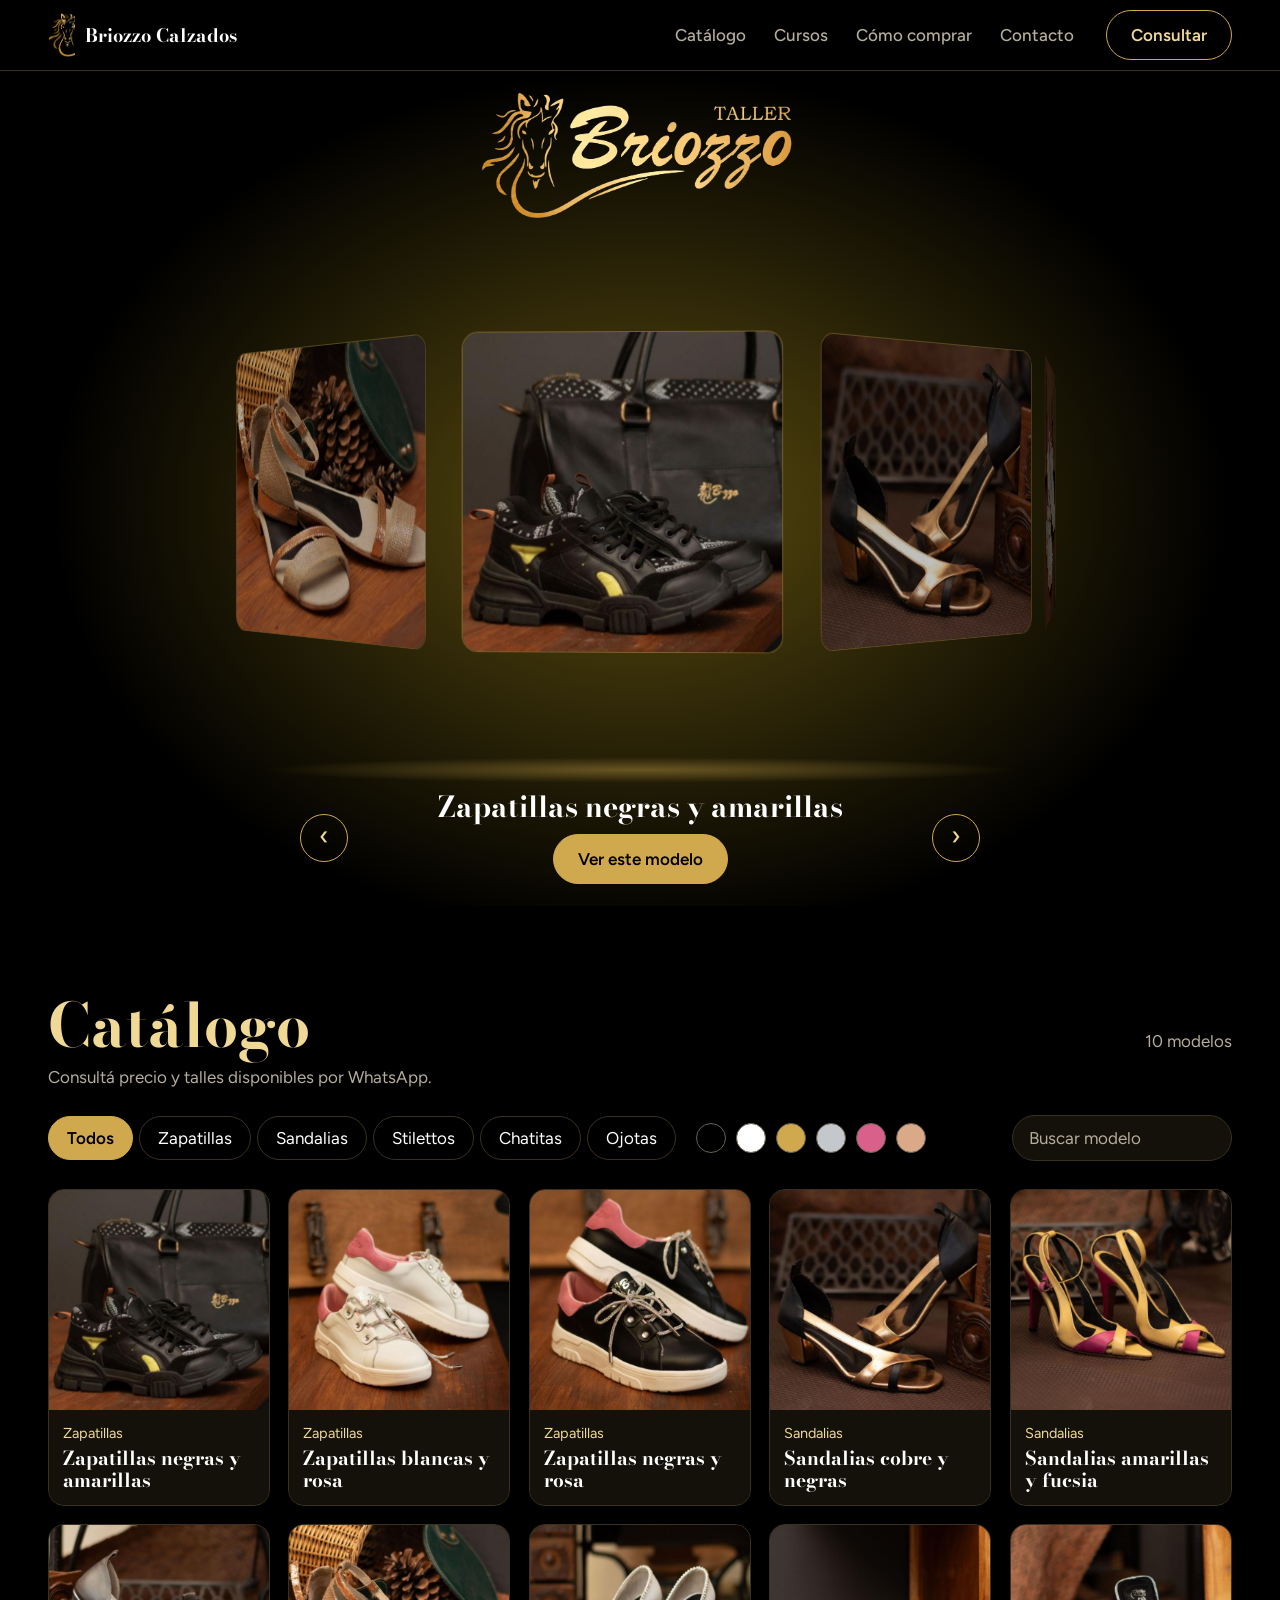
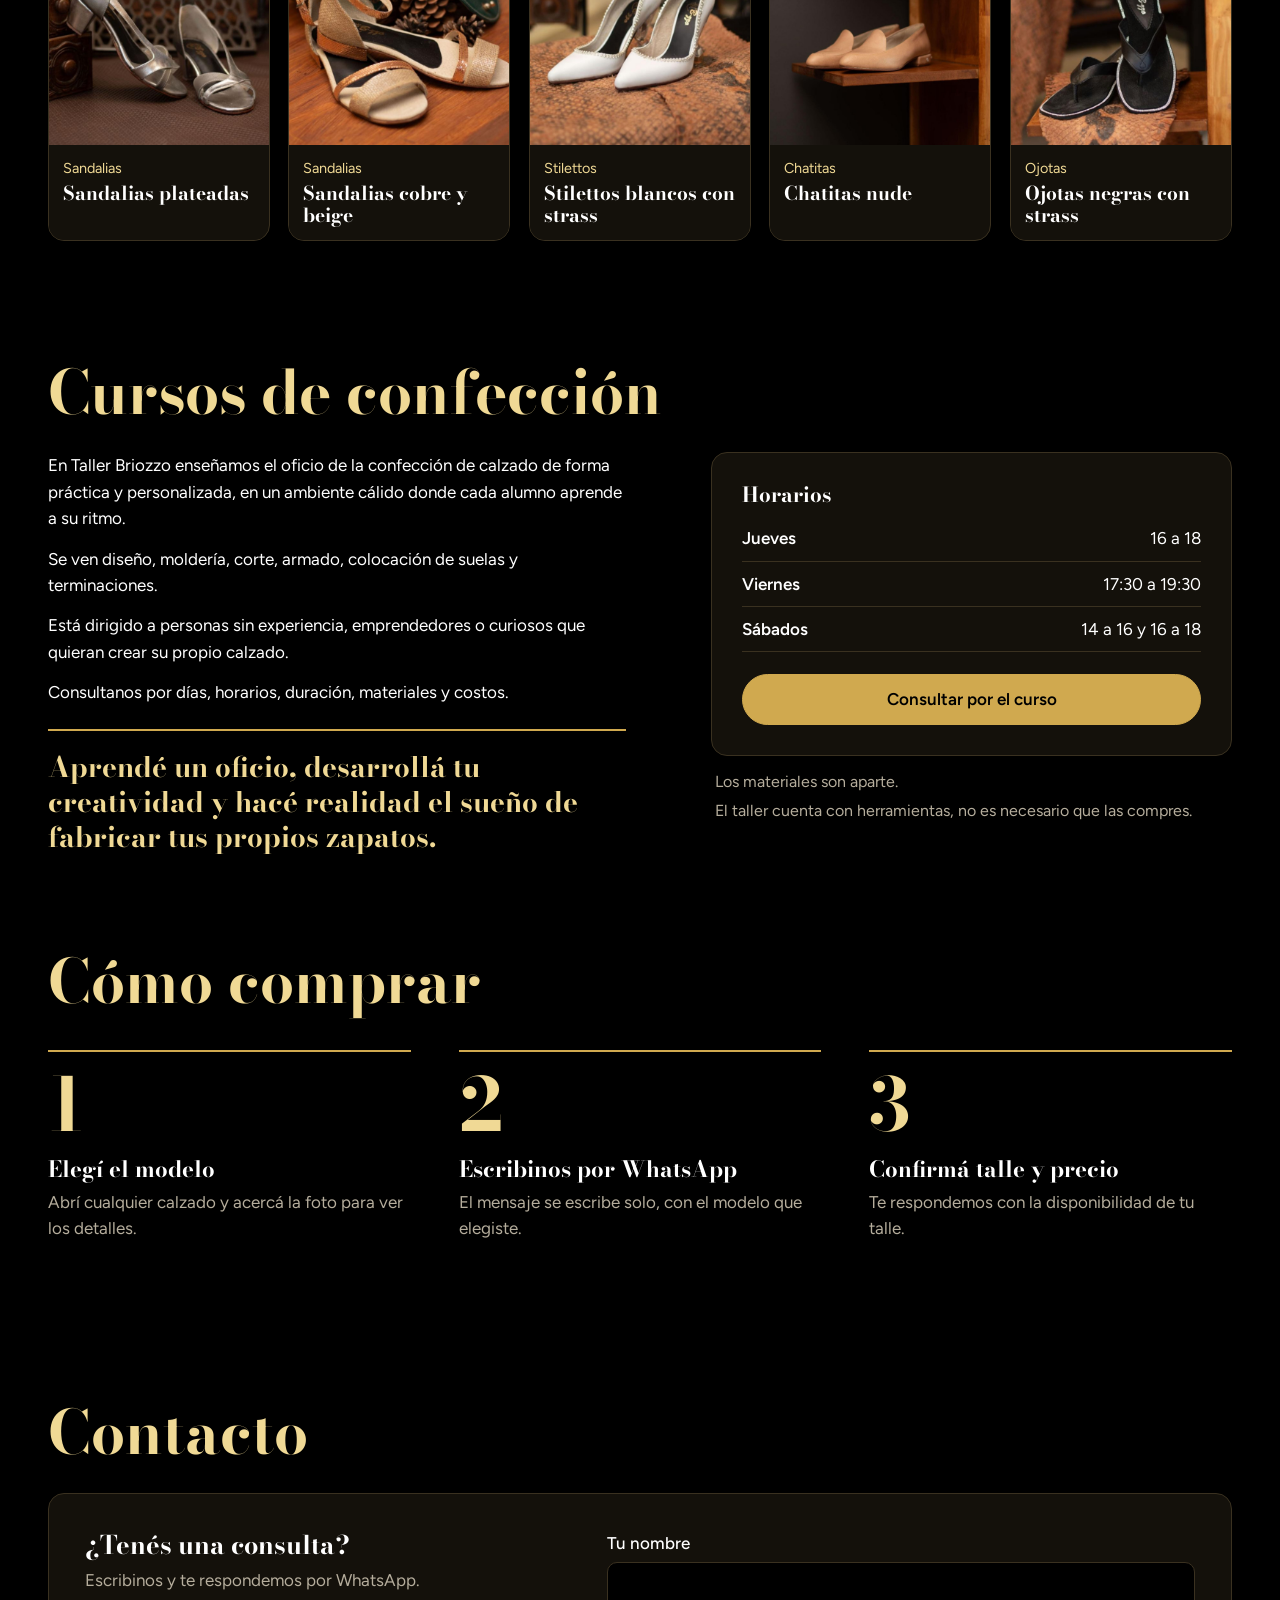
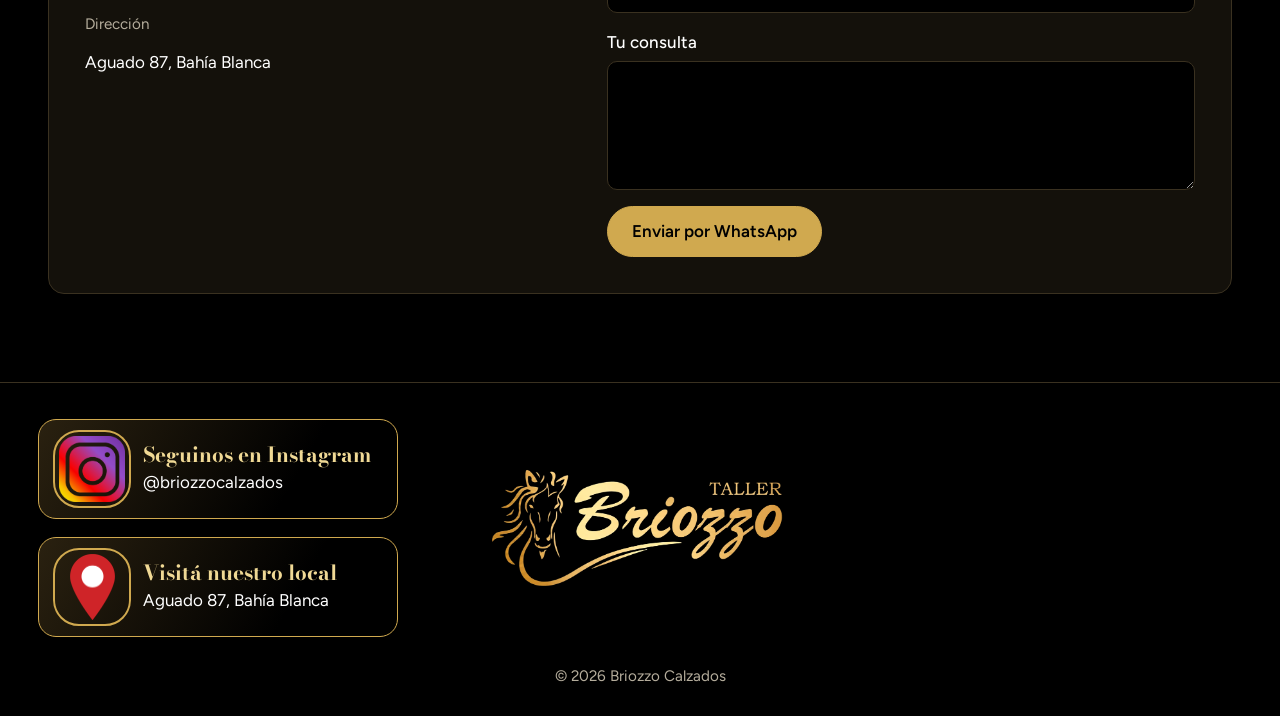
==== index.html @ 823b802b "Intercambia Cursos y Cómo comprar y carga el WhatsApp del negocio" ====
<!doctype html>
<html lang="es">
<head>
  <meta charset="utf-8">
  <meta name="viewport" content="width=device-width, initial-scale=1">
  <title>Briozzo Calzados</title>
  <meta name="description" content="Catálogo de Briozzo Calzados: zapatillas, sandalias, stilettos, chatitas y ojotas.">
  <link rel="icon" href="marca/caballo.png">
  <link rel="preconnect" href="https://fonts.googleapis.com">
  <link rel="preconnect" href="https://fonts.gstatic.com" crossorigin>
  <link href="https://fonts.googleapis.com/css2?family=Bodoni+Moda:opsz,wght@6..96,500;6..96,700&family=Figtree:wght@400;500;600&display=swap" rel="stylesheet">
  <link rel="stylesheet" href="estilos.css?v=11">
</head>
<body>
  <a class="saltar" href="#catalogo">Ir al catálogo</a>

  <div class="telon" aria-hidden="true"><img src="marca/logo.png" alt=""></div>

  <header class="nav">
    <a class="marca" href="#inicio" aria-label="Briozzo Calzados, inicio">
      <img src="marca/caballo.png" alt="">
      <span>Briozzo Calzados</span>
    </a>
    <nav aria-label="Principal">
      <a href="#catalogo">Catálogo</a>
      <a href="#cursos">Cursos</a>
      <a href="#como-comprar">Cómo comprar</a>
      <a href="#contacto">Contacto</a>
    </nav>
    <a class="boton boton-linea nav-accion" href="#contacto">Consultar</a>
  </header>

  <main>
    <section class="vitrina" id="inicio">
      <div class="vitrina-luz" id="vitrina-luz"></div>
      <h1 class="vitrina-logo"><img src="marca/logo.png" alt="Briozzo Calzados"></h1>

      <div class="escena" id="escena" tabindex="0" role="group"
           aria-label="Vitrina de modelos. Usá las flechas para girarla y Enter para ver el modelo.">
        <div class="anillo" id="anillo"></div>
      </div>
      <div class="piso" aria-hidden="true"></div>

      <div class="vitrina-pie">
        <button class="flecha" type="button" id="vitrina-anterior" aria-label="Modelo anterior">‹</button>
        <div class="vitrina-info">
          <p class="vitrina-nombre" id="vitrina-nombre"></p>
          <button class="boton boton-oro" type="button" id="vitrina-ver">Ver este modelo</button>
        </div>
        <button class="flecha" type="button" id="vitrina-siguiente" aria-label="Modelo siguiente">›</button>
      </div>
    </section>

    <section class="seccion" id="catalogo">
      <div class="catalogo-encabezado">
        <h2>Catálogo</h2>
        <div class="resultado-grupo">
          <p class="resultado" id="resultado" aria-live="polite"></p>
          <button class="quitar-filtros" type="button" id="quitar-filtros" hidden>Quitar filtros</button>
        </div>
      </div>
      <p class="catalogo-nota" id="catalogo-nota">Consultá precio y talles disponibles por WhatsApp.</p>

      <div class="filtros">
        <div class="categorias" id="categorias" role="group" aria-label="Tipo de calzado"></div>
        <div class="colores" id="colores" role="group" aria-label="Color"></div>
        <label class="buscar">
          <span class="visualmente-oculto">Buscar modelo</span>
          <input type="search" id="buscar" placeholder="Buscar modelo" autocomplete="off">
        </label>
      </div>

      <div class="filtro-stock" id="filtro-stock" hidden>
        <h3 id="talles-titulo">¿Qué talle buscás?</h3>
        <div class="tira" id="filtro-talles" role="group" aria-labelledby="talles-titulo"></div>
        <label class="solo-stock">
          <input type="checkbox" id="solo-stock">
          <span>Ocultar agotados</span>
        </label>
        <ul class="leyenda" aria-label="Referencias de stock">
          <li><span class="talle" data-estado="hay">38</span> Hay stock</li>
          <li><span class="talle" data-estado="pocos">38</span> Últimos pares</li>
          <li><span class="talle" data-estado="agotado">38</span> Agotado</li>
        </ul>
      </div>

      <div class="grilla-marco"><ul class="grilla" id="grilla"></ul></div>

      <div class="vacio" id="vacio" hidden>
        <h3>No hay modelos con esos filtros</h3>
        <p>Probá con otro tipo de calzado o color.</p>
        <button class="boton boton-linea" type="button" id="limpiar">Quitar filtros</button>
      </div>
    </section>

    <div id="zona-clara">
    <section class="seccion" id="cursos">
      <h2>Cursos de confección</h2>
      <div class="cursos">
        <div class="cursos-texto">
          <p>En Taller Briozzo enseñamos el oficio de la confección de calzado de forma práctica y personalizada, en un ambiente cálido donde cada alumno aprende a su ritmo.</p>
          <p>Se ven diseño, moldería, corte, armado, colocación de suelas y terminaciones.</p>
          <p>Está dirigido a personas sin experiencia, emprendedores o curiosos que quieran crear su propio calzado.</p>
          <p>Consultanos por días, horarios, duración, materiales y costos.</p>
          <p class="cursos-cierre">Aprendé un oficio, desarrollá tu creatividad y hacé realidad el sueño de fabricar tus propios zapatos.</p>
        </div>
        <div class="cursos-lateral">
        <aside class="cursos-datos" aria-label="Horarios del curso">
          <h3>Horarios</h3>
          <dl class="cursos-horarios">
            <div><dt>Jueves</dt><dd>16 a 18</dd></div>
            <div><dt>Viernes</dt><dd>17:30 a 19:30</dd></div>
            <div><dt>Sábados</dt><dd>14 a 16 y 16 a 18</dd></div>
          </dl>
          <a class="boton boton-oro" id="curso-consultar" target="_blank" rel="noopener">Consultar por el curso</a>
        </aside>
        <ul class="cursos-notas">
          <li>Los materiales son aparte.</li>
          <li>El taller cuenta con herramientas, no es necesario que las compres.</li>
        </ul>
        </div>
      </div>
    </section>

    <section class="seccion" id="como-comprar">
      <h2>Cómo comprar</h2>
      <ol class="pasos">
        <li>
          <h3>Elegí el modelo</h3>
          <p>Abrí cualquier calzado y acercá la foto para ver los detalles.</p>
        </li>
        <li>
          <h3>Escribinos por WhatsApp</h3>
          <p>El mensaje se escribe solo, con el modelo que elegiste.</p>
        </li>
        <li>
          <h3>Confirmá talle y precio</h3>
          <p>Te respondemos con la disponibilidad de tu talle.</p>
        </li>
      </ol>
    </section>
    </div>

    <section class="seccion" id="contacto">
      <h2>Contacto</h2>
      <div class="contacto">
        <div class="contacto-info">
          <h3>¿Tenés una consulta?</h3>
          <p>Escribinos y te respondemos por WhatsApp.</p>
          <dl id="contacto-datos"></dl>
        </div>
        <form class="contacto-form" id="contacto-form">
          <label>
            <span>Tu nombre</span>
            <input type="text" name="nombre" required autocomplete="name">
          </label>
          <label>
            <span>Tu consulta</span>
            <textarea name="consulta" rows="4" required></textarea>
          </label>
          <button class="boton boton-oro" type="submit">Enviar por WhatsApp</button>
        </form>
      </div>
    </section>
  </main>

  <footer class="pie">
    <div class="pie-contacto">
      <a class="boton-pie boton-pie-instagram" id="pie-instagram" target="_blank" rel="noopener">
        <span class="boton-pie-icono"><img src="marca/instagram.webp" alt=""></span>
        <span class="pie-texto">
          <strong>Seguinos en Instagram</strong>
          <span id="pie-usuario"></span>
        </span>
      </a>
      <a class="boton-pie boton-pie-local" id="pie-local" target="_blank" rel="noopener">
        <span class="boton-pie-icono"><img src="marca/ubicacion.png" alt=""></span>
        <span class="pie-texto">
          <strong>Visitá nuestro local</strong>
          <span id="pie-direccion"></span>
        </span>
      </a>
    </div>
    <img class="pie-logo" src="marca/logo.png" alt="Briozzo Calzados">
    <p class="pie-derechos">© <span id="anio"></span> Briozzo Calzados</p>
  </footer>

  <dialog class="ficha" id="ficha" aria-labelledby="ficha-nombre">
    <button class="ficha-cerrar" type="button" id="ficha-cerrar" aria-label="Cerrar">×</button>
    <div class="ficha-imagen" id="ficha-imagen"><img id="ficha-foto" alt=""></div>
    <div class="ficha-cuerpo">
      <p class="ficha-tipo" id="ficha-tipo"></p>
      <h2 id="ficha-nombre"></h2>
      <p class="ficha-precio" id="ficha-precio"></p>
      <div id="ficha-stock" hidden>
        <h3 id="ficha-talles-titulo">Elegí tu talle</h3>
        <div class="tira" id="ficha-talles" role="group" aria-labelledby="ficha-talles-titulo"></div>
      </div>
      <p class="ficha-estado" id="ficha-estado" aria-live="polite"></p>
      <a class="boton boton-negro" id="ficha-whatsapp" target="_blank" rel="noopener">Consultar por WhatsApp</a>
      <div class="ficha-navegar">
        <button class="flecha" type="button" id="ficha-anterior" aria-label="Modelo anterior">‹</button>
        <button class="flecha" type="button" id="ficha-siguiente" aria-label="Modelo siguiente">›</button>
      </div>
    </div>
  </dialog>

  <script src="datos.js?v=11"></script>
  <script src="app.js?v=11"></script>
</body>
</html>
---- estilos.css ----
@property --luz {
  syntax: "<color>";
  inherits: true;
  initial-value: #7a6614;
}

:root {
  --negro: #000000;
  --blanco: #ffffff;
  --oro: #d0a94f;
  --oro-claro: #f0d995;
  --oro-oscuro: #80601a;
  --ancho: 1320px;
  --serif: "Bodoni Moda", Georgia, serif;
  --sans: "Figtree", system-ui, sans-serif;

  /* Colores que cambian cuando la página pasa a blanco */
  --fondo: var(--negro);
  --texto: var(--blanco);
  --suave: #b5ad9c;
  --linea: #3a3120;
  --panel: #14110b;
  --titulo: var(--oro-claro);
  --velo: rgba(0, 0, 0, .72);
}

body[data-tema="claro"] {
  --fondo: var(--blanco);
  --texto: var(--negro);
  --suave: #5a5345;
  --linea: #e2dac6;
  --panel: #f7f3e8;
  --titulo: var(--oro-oscuro);
  --velo: rgba(255, 255, 255, .78);
}

* { box-sizing: border-box; }
[hidden] { display: none !important; }

html { scroll-behavior: smooth; scroll-padding-top: 88px; }

body {
  margin: 0;
  background: var(--fondo);
  color: var(--texto);
  font: 400 1.0625rem/1.55 var(--sans);
  overflow-x: hidden;
  transition: background-color .6s ease, color .6s ease;
}

h1, h2, h3, p, ul, ol, dl, dd { margin: 0; padding: 0; }
ul, ol { list-style: none; }
a { color: inherit; }
img { display: block; }
button, input, textarea { font: inherit; color: inherit; }

:focus-visible { outline: 2px solid var(--oro); outline-offset: 3px; }

.saltar {
  position: absolute;
  left: 16px;
  top: -60px;
  z-index: 60;
  background: var(--oro);
  color: var(--negro);
  padding: 8px 14px;
  border-radius: 8px;
}
.saltar:focus { top: 12px; }

.visualmente-oculto {
  position: absolute;
  width: 1px;
  height: 1px;
  overflow: hidden;
  clip-path: inset(50%);
  white-space: nowrap;
}

/* Entrada: el logo se revela en dorado y el telón sube */
.telon {
  position: fixed;
  inset: 0;
  z-index: 50;
  display: grid;
  place-items: center;
  background: var(--negro);
  pointer-events: none;
  animation: telon-subir .7s cubic-bezier(.76, 0, .24, 1) 1.5s forwards;
}
.telon img {
  width: min(70vw, 520px);
  clip-path: inset(0 100% 0 0);
  animation: telon-logo 1.1s cubic-bezier(.6, 0, .2, 1) .15s forwards;
}
@keyframes telon-logo { to { clip-path: inset(0 0 0 0); } }
@keyframes telon-subir { to { transform: translateY(-100%); visibility: hidden; } }

/* Navegación */
.nav {
  position: sticky;
  top: 0;
  z-index: 20;
  display: flex;
  align-items: center;
  gap: 32px;
  padding: 10px clamp(16px, 4vw, 48px);
  background: var(--velo);
  backdrop-filter: blur(14px);
  border-bottom: 1px solid var(--linea);
  transition: background-color .6s ease, border-color .6s ease;
}
.nav nav { display: flex; gap: 28px; margin-left: auto; }
.nav nav a { text-decoration: none; color: var(--suave); font-weight: 500; }
.nav nav a:hover { color: var(--titulo); }

.marca {
  display: inline-flex;
  align-items: center;
  gap: 10px;
  text-decoration: none;
  font: 700 1.15rem/1 var(--serif);
}
.marca img { height: 44px; width: auto; }
body[data-tema="claro"] .marca img { filter: brightness(.5); }

.boton {
  display: inline-block;
  padding: 11px 24px;
  border-radius: 999px;
  border: 1px solid var(--oro);
  font-weight: 600;
  text-align: center;
  text-decoration: none;
  cursor: pointer;
  transition: transform .2s ease, background-color .2s ease;
}
.boton:hover { transform: translateY(-2px); }
.boton-oro { background: var(--oro); color: var(--negro); }
.boton-oro:hover { background: var(--oro-claro); border-color: var(--oro-claro); }
.boton-linea { background: transparent; color: var(--titulo); }
.boton-linea:hover { background: var(--panel); }
.boton-negro { background: var(--negro); border-color: var(--negro); color: var(--blanco); }
.boton-negro:hover { background: var(--oro-oscuro); border-color: var(--oro-oscuro); }

.flecha {
  display: grid;
  place-items: center;
  flex: none;
  width: 48px;
  height: 48px;
  padding: 0 0 4px;
  background: transparent;
  border: 1px solid var(--oro);
  border-radius: 50%;
  color: var(--oro-claro);
  font-size: 1.7rem;
  line-height: 1;
  cursor: pointer;
}
.flecha:hover { background: var(--oro); color: var(--negro); }

/* Vitrina giratoria */
.vitrina {
  position: relative;
  display: flex;
  flex-direction: column;
  align-items: center;
  min-height: calc(100svh - 65px);
  padding: 20px 16px 22px;
  overflow: hidden;
  background: var(--negro);
}
.vitrina-luz {
  position: absolute;
  inset: 0;
  background: radial-gradient(46% 52% at 50% 52%, var(--luz) 0%, transparent 100%);
  opacity: .75;
  transition: --luz .9s ease;
}
.vitrina-logo { position: relative; z-index: 2; }
.vitrina-logo img { width: clamp(210px, 25vw, 360px); height: auto; }

.escena {
  --carta: clamp(180px, min(25vw, 38svh), 330px);
  position: relative;
  z-index: 1;
  display: grid;
  place-items: center;
  flex: 1;
  width: 100%;
  min-height: calc(var(--carta) + 40px);
  perspective: 1300px;
  cursor: grab;
  touch-action: pan-y;
  user-select: none;
}
.escena:active { cursor: grabbing; }
.escena:focus-visible { outline-offset: -6px; border-radius: 16px; }
.anillo {
  position: relative;
  width: var(--carta);
  height: var(--carta);
  transform-style: preserve-3d;
  will-change: transform;
}
.carta {
  position: absolute;
  inset: 0;
  border-radius: 16px;
  overflow: hidden;
  backface-visibility: hidden;
  box-shadow: 0 0 0 1px rgba(208, 169, 79, .45);
}
.carta img { width: 100%; height: 100%; object-fit: cover; pointer-events: none; }

.piso {
  position: relative;
  z-index: 1;
  width: min(70vw, 760px);
  height: 26px;
  margin-top: -8px;
  background: radial-gradient(50% 50% at 50% 50%, rgba(208, 169, 79, .4), transparent 100%);
}

.vitrina-pie {
  position: relative;
  z-index: 2;
  display: flex;
  align-items: center;
  justify-content: center;
  gap: clamp(14px, 4vw, 40px);
  width: min(100%, 680px);
  margin-top: 8px;
}
.vitrina-info { flex: 1; display: grid; justify-items: center; gap: 10px; text-align: center; min-width: 0; }
.vitrina-nombre { font: 700 clamp(1.3rem, 2.4vw, 1.8rem)/1.15 var(--serif); min-height: 1.15em; }

/* Secciones */
.seccion {
  max-width: var(--ancho);
  margin: 0 auto;
  padding: 88px clamp(16px, 4vw, 48px) 0;
}
.seccion > h2, .catalogo-encabezado h2 {
  font: 700 clamp(2.4rem, 5vw, 3.8rem)/1.05 var(--serif);
  color: var(--titulo);
  transition: color .6s ease;
}
.catalogo-encabezado {
  display: flex;
  flex-wrap: wrap;
  justify-content: space-between;
  align-items: baseline;
  gap: 8px 16px;
}
.catalogo-nota { margin-top: 6px; color: var(--suave); }
.resultado-grupo { display: flex; align-items: baseline; gap: 12px; }
.resultado { color: var(--suave); }
.quitar-filtros {
  padding: 0;
  background: none;
  border: 0;
  color: var(--oro-claro);
  text-decoration: underline;
  cursor: pointer;
}

.filtros {
  display: flex;
  flex-wrap: wrap;
  align-items: center;
  gap: 14px 20px;
  margin-top: 24px;
}
.categorias { display: flex; flex-wrap: wrap; gap: 6px; }
.categorias button {
  padding: 8px 18px;
  border-radius: 999px;
  border: 1px solid var(--linea);
  background: transparent;
  cursor: pointer;
}
.categorias button:hover { border-color: var(--oro); }
.categorias button[aria-pressed="true"] {
  background: var(--oro);
  border-color: var(--oro);
  color: var(--negro);
  font-weight: 600;
}
.colores { display: flex; gap: 10px; }
.colores button {
  width: 30px;
  height: 30px;
  padding: 0;
  border: 1px solid #6a6050;
  border-radius: 50%;
  cursor: pointer;
  transition: transform .2s ease;
}
.colores button:hover { transform: scale(1.15); }
.colores button[aria-pressed="true"] {
  box-shadow: 0 0 0 2px var(--negro), 0 0 0 4px var(--oro);
}
.buscar { margin-left: auto; }
.buscar input {
  width: 220px;
  max-width: 100%;
  padding: 9px 16px;
  background: var(--panel);
  border: 1px solid var(--linea);
  border-radius: 999px;
}
.buscar input::placeholder { color: var(--suave); }

/* Stock por talle: se muestra cuando los talles estén cargados */
.filtro-stock { display: grid; gap: 12px; margin-top: 24px; }
.filtro-stock h3 { font: 500 1.05rem/1.3 var(--sans); color: var(--suave); }
.solo-stock { display: inline-flex; align-items: center; gap: 8px; cursor: pointer; }
.solo-stock input { accent-color: var(--oro); width: 18px; height: 18px; }
.leyenda { display: flex; flex-wrap: wrap; gap: 8px 22px; color: var(--suave); font-size: .95rem; }
.leyenda li { display: inline-flex; align-items: center; gap: 8px; }

.tira { display: grid; grid-template-columns: repeat(auto-fill, minmax(52px, 1fr)); gap: 6px; }
.tira button {
  position: relative;
  min-height: 48px;
  background: transparent;
  border: 1px solid currentColor;
  border-radius: 8px;
  font: 500 1.2rem/1 var(--serif);
  cursor: pointer;
}
.tira button:hover:not(:disabled) { border-color: var(--oro); }
.tira button[aria-pressed="true"] {
  background: var(--oro);
  border-color: var(--oro);
  color: var(--negro);
  font-weight: 700;
}
.tira button[data-estado="agotado"] { text-decoration: line-through; cursor: not-allowed; opacity: .45; }

.talle {
  position: relative;
  display: grid;
  place-items: center;
  min-width: 32px;
  height: 30px;
  padding: 0 4px;
  border: 1px solid var(--linea);
  border-radius: 6px;
  font: 500 .95rem/1 var(--serif);
}
.talle[data-estado="agotado"] { text-decoration: line-through; opacity: .5; }
.talle[data-estado="pocos"]::after,
.tira button[data-estado="pocos"]::after {
  content: "";
  position: absolute;
  top: 4px;
  right: 4px;
  width: 5px;
  height: 5px;
  border-radius: 50%;
  background: var(--oro);
}

/* Grilla del catálogo */
.grilla-marco { margin-top: 28px; }
.grilla {
  display: grid;
  grid-template-columns: repeat(5, minmax(0, 1fr));
  grid-auto-rows: 1fr;
  gap: 18px;
}

.tarjeta {
  --rx: 0deg;
  --ry: 0deg;
  --mx: 50%;
  --my: 50%;
  position: relative;
  display: flex;
  flex-direction: column;
  width: 100%;
  height: 100%;
  padding: 0;
  background: var(--panel);
  border: 1px solid var(--linea);
  border-radius: 16px;
  overflow: hidden;
  text-align: left;
  color: var(--blanco);
  cursor: pointer;
  transform: perspective(900px) rotateX(var(--rx)) rotateY(var(--ry));
  transition: transform .18s ease-out, border-color .2s ease;
}
.tarjeta:hover { border-color: var(--oro); }
.tarjeta img {
  flex: none;
  width: 100%;
  aspect-ratio: 1;
  object-fit: cover;
  transition: transform .5s ease;
}
.tarjeta:hover img { transform: scale(1.05); }
.tarjeta::after {
  content: "";
  position: absolute;
  inset: 0;
  background: radial-gradient(240px circle at var(--mx) var(--my), rgba(240, 217, 149, .32), transparent 70%);
  opacity: 0;
  transition: opacity .25s ease;
  pointer-events: none;
}
.tarjeta:hover::after { opacity: 1; }
.tarjeta-texto {
  position: relative;
  z-index: 1;
  flex: 1;
  display: grid;
  align-content: start;
  gap: 2px;
  padding: 12px 14px 14px;
  background: var(--panel);
}
.tarjeta-tipo { color: var(--oro-claro); font-size: .9rem; }
.tarjeta-nombre { font: 700 1.2rem/1.15 var(--serif); }
.tarjeta-precio { font-weight: 600; }
.tarjeta-talles { display: flex; flex-wrap: wrap; gap: 4px; margin-top: 6px; }
.tarjeta-talles .talle { border-color: rgba(255, 255, 255, .4); background: rgba(0, 0, 0, .5); }

.vacio {
  margin-top: 28px;
  padding: 48px 20px;
  text-align: center;
  border: 1px dashed var(--linea);
  border-radius: 16px;
}
.vacio h3 { font: 700 1.5rem/1.2 var(--serif); }
.vacio p { margin: 6px 0 18px; color: var(--suave); }

/* Pasos */
#como-comprar { padding-top: 56px; padding-bottom: 72px; }
.pasos {
  display: grid;
  grid-template-columns: repeat(3, minmax(0, 1fr));
  gap: clamp(20px, 4vw, 48px);
  margin-top: 36px;
  counter-reset: paso;
}
.pasos li { counter-increment: paso; padding-top: 16px; border-top: 2px solid var(--oro); }
.pasos li::before {
  content: counter(paso);
  display: block;
  font: 700 clamp(3rem, 6vw, 4.6rem)/1 var(--serif);
  color: var(--titulo);
  margin-bottom: 14px;
  transition: color .6s ease;
}
.pasos h3 { font: 700 1.4rem/1.2 var(--serif); margin-bottom: 6px; }
.pasos p { color: var(--suave); }

/* Cursos de confección */
#cursos { padding-top: 120px; padding-bottom: 40px; }
.cursos {
  display: grid;
  grid-template-columns: minmax(0, 1.15fr) minmax(0, 1fr);
  gap: clamp(28px, 5vw, 64px);
  align-items: start;
  margin-top: 28px;
}
.cursos-texto { display: grid; gap: 14px; max-width: 34em; }
.cursos-cierre {
  margin-top: 10px;
  padding-top: 18px;
  border-top: 2px solid var(--oro);
  font: 700 clamp(1.35rem, 2.4vw, 1.75rem)/1.25 var(--serif);
  color: var(--titulo);
  transition: color .6s ease;
}
.cursos-lateral { display: grid; gap: 14px; }
.cursos-datos {
  display: grid;
  gap: 8px;
  padding: clamp(20px, 3vw, 30px);
  background: var(--panel);
  border: 1px solid var(--linea);
  border-radius: 16px;
  transition: background-color .6s ease, border-color .6s ease;
}
.cursos-datos h3 { font: 700 1.3rem/1.2 var(--serif); }
.cursos-datos h3:not(:first-child) { margin-top: 16px; }
.cursos-notas { display: grid; gap: 4px; padding: 0 4px; color: var(--suave); font-size: 1rem; }
.cursos-horarios { display: grid; }
.cursos-horarios div {
  display: flex;
  justify-content: space-between;
  gap: 16px;
  padding: 9px 0;
  border-bottom: 1px solid var(--linea);
}
.cursos-horarios dt { font-weight: 600; }
.cursos-datos .boton { margin-top: 14px; }

/* Contacto */
.contacto {
  display: grid;
  grid-template-columns: minmax(0, 1fr) minmax(0, 1.2fr);
  gap: 32px;
  margin-top: 28px;
  padding: clamp(20px, 4vw, 36px);
  background: var(--panel);
  border: 1px solid var(--linea);
  border-radius: 16px;
}
.contacto-info h3 { font: 700 1.6rem/1.2 var(--serif); margin-bottom: 6px; }
.contacto-info > p { color: var(--suave); }
.contacto-info dl { margin-top: 20px; display: grid; gap: 12px; }
.contacto-info dt { color: var(--suave); font-size: .95rem; }
.contacto-form { display: grid; gap: 16px; }
.contacto-form label { display: grid; gap: 6px; font-weight: 500; }
.contacto-form input, .contacto-form textarea {
  width: 100%;
  padding: 11px 14px;
  background: var(--fondo);
  border: 1px solid var(--linea);
  border-radius: 10px;
  resize: vertical;
}
.contacto-form .boton { justify-self: start; }

.pie {
  display: grid;
  grid-template-columns: minmax(max-content, 1fr) auto minmax(0, 1fr);
  align-items: center;
  gap: 28px;
  margin-top: 88px;
  padding: 36px clamp(16px, 3vw, 40px) 28px;
  border-top: 1px solid var(--linea);
  color: var(--suave);
}
.pie-contacto { display: grid; grid-auto-rows: 1fr; gap: 18px; width: fit-content; max-width: 100%; }
.pie-logo { width: min(26vw, 300px); height: auto; }
.pie-derechos { grid-column: 1 / -1; text-align: center; font-size: .95rem; }
.pie-texto { display: grid; gap: 2px; }
.pie-texto strong { font: 700 1.3rem/1.15 var(--serif); }

.boton-pie {
  display: flex;
  align-items: center;
  gap: 18px;
  padding: 16px 26px 16px 20px;
  background: linear-gradient(120deg, #2a2110, var(--negro) 70%);
  border: 1px solid var(--oro);
  border-radius: 18px;
  color: var(--blanco);
  text-decoration: none;
  transition: transform .25s ease, box-shadow .25s ease;
}
.boton-pie:hover { transform: translateY(-3px); }
.boton-pie-instagram:hover { box-shadow: 0 0 34px rgba(221, 42, 123, .45); }
.boton-pie-local:hover { box-shadow: 0 0 34px rgba(208, 169, 79, .45); }
.boton-pie strong { color: var(--oro-claro); }
.boton-pie-icono { position: relative; flex: none; width: 66px; height: 66px; }
.boton-pie-icono::before {
  content: "";
  position: absolute;
  inset: -6px;
  border: 2px solid var(--oro);
  border-radius: 26px;
  animation: latido 2.4s ease-out infinite;
}
.boton-pie-local .boton-pie-icono::before { animation-delay: 1.2s; }
.boton-pie-icono img {
  position: relative;
  width: 100%;
  height: 100%;
  object-fit: contain;
  transition: transform .25s ease;
}
.boton-pie:hover .boton-pie-icono img { transform: rotate(-7deg) scale(1.1); }
@keyframes latido {
  from { transform: scale(.92); opacity: .9; }
  to { transform: scale(1.24); opacity: 0; }
}

/* Ficha del producto */
.ficha {
  width: min(1000px, calc(100vw - 32px));
  max-height: calc(100dvh - 32px);
  padding: 0;
  background: var(--blanco);
  color: var(--negro);
  border: 0;
  border-radius: 18px;
  overflow: auto;
}
.ficha[open] { display: grid; grid-template-columns: minmax(0, 1.15fr) minmax(0, 1fr); }
.ficha::backdrop { background: rgba(0, 0, 0, .86); backdrop-filter: blur(6px); }
.ficha-imagen { position: relative; aspect-ratio: 1; overflow: hidden; background: var(--negro); cursor: zoom-in; }
.ficha-imagen img { width: 100%; height: 100%; object-fit: cover; transition: transform .2s ease-out; }
.ficha-imagen[data-zoom="true"] img { transform: scale(2.3); }
.ficha-cuerpo { display: flex; flex-direction: column; gap: 10px; padding: 36px 30px 24px; }
.ficha-tipo { color: var(--oro-oscuro); font-weight: 600; }
.ficha h2 { font: 700 clamp(1.8rem, 3.2vw, 2.5rem)/1.08 var(--serif); padding-right: 28px; }
.ficha-precio { font-size: 1.2rem; font-weight: 600; }
.ficha h3 { font: 600 1rem/1.3 var(--sans); margin: 8px 0; }
.ficha-estado { color: #4a4438; }
.ficha .boton[aria-disabled="true"] { opacity: .45; cursor: not-allowed; }
.ficha-navegar { display: flex; gap: 8px; margin-top: auto; padding-top: 18px; }
.ficha-navegar .flecha { color: var(--negro); border-color: var(--negro); }
.ficha-navegar .flecha:hover { background: var(--negro); color: var(--blanco); }
.ficha-cerrar {
  position: absolute;
  top: 12px;
  right: 12px;
  z-index: 2;
  width: 40px;
  height: 40px;
  border-radius: 50%;
  border: 1px solid var(--negro);
  background: var(--blanco);
  color: var(--negro);
  font-size: 1.4rem;
  line-height: 1;
  cursor: pointer;
}
.ficha-cerrar:hover { background: var(--negro); color: var(--blanco); }

::view-transition-group(foto-activa) { animation-duration: .4s; animation-timing-function: cubic-bezier(.4, 0, .2, 1); }

@media (max-width: 1100px) {
  .grilla { grid-template-columns: repeat(4, minmax(0, 1fr)); }
}

@media (max-width: 860px) {
  .nav nav { display: none; }
  .nav-accion { margin-left: auto; }
  .escena { --carta: clamp(170px, min(52vw, 36svh), 300px); perspective: 900px; }
  .grilla { grid-template-columns: repeat(2, minmax(0, 1fr)); gap: 10px; }
  .tarjeta-texto { padding: 10px 12px 12px; }
  .tarjeta-nombre { font-size: 1.05rem; }
  .pasos, .contacto, .cursos { grid-template-columns: minmax(0, 1fr); }
  #cursos { padding-top: 72px; padding-bottom: 32px; }
  #como-comprar { padding-top: 40px; padding-bottom: 56px; }
  .buscar { margin-left: 0; flex: 1 1 100%; }
  .buscar input { width: 100%; }
  .ficha[open] { grid-template-columns: minmax(0, 1fr); }
  .ficha-cuerpo { padding: 20px; }
  .seccion { padding-top: 64px; }
  .pie { grid-template-columns: minmax(0, 1fr); }
  .pie-contacto { width: 100%; }
  .pie-logo { justify-self: center; width: min(70vw, 300px); }
  .boton-pie { gap: 16px; padding: 14px 16px; }
  .pie-texto strong { font-size: 1.15rem; }
}

@media (prefers-reduced-motion: reduce) {
  html { scroll-behavior: auto; }
  .telon { display: none; }
  .boton-pie-icono::before { animation: none; opacity: .6; }
}
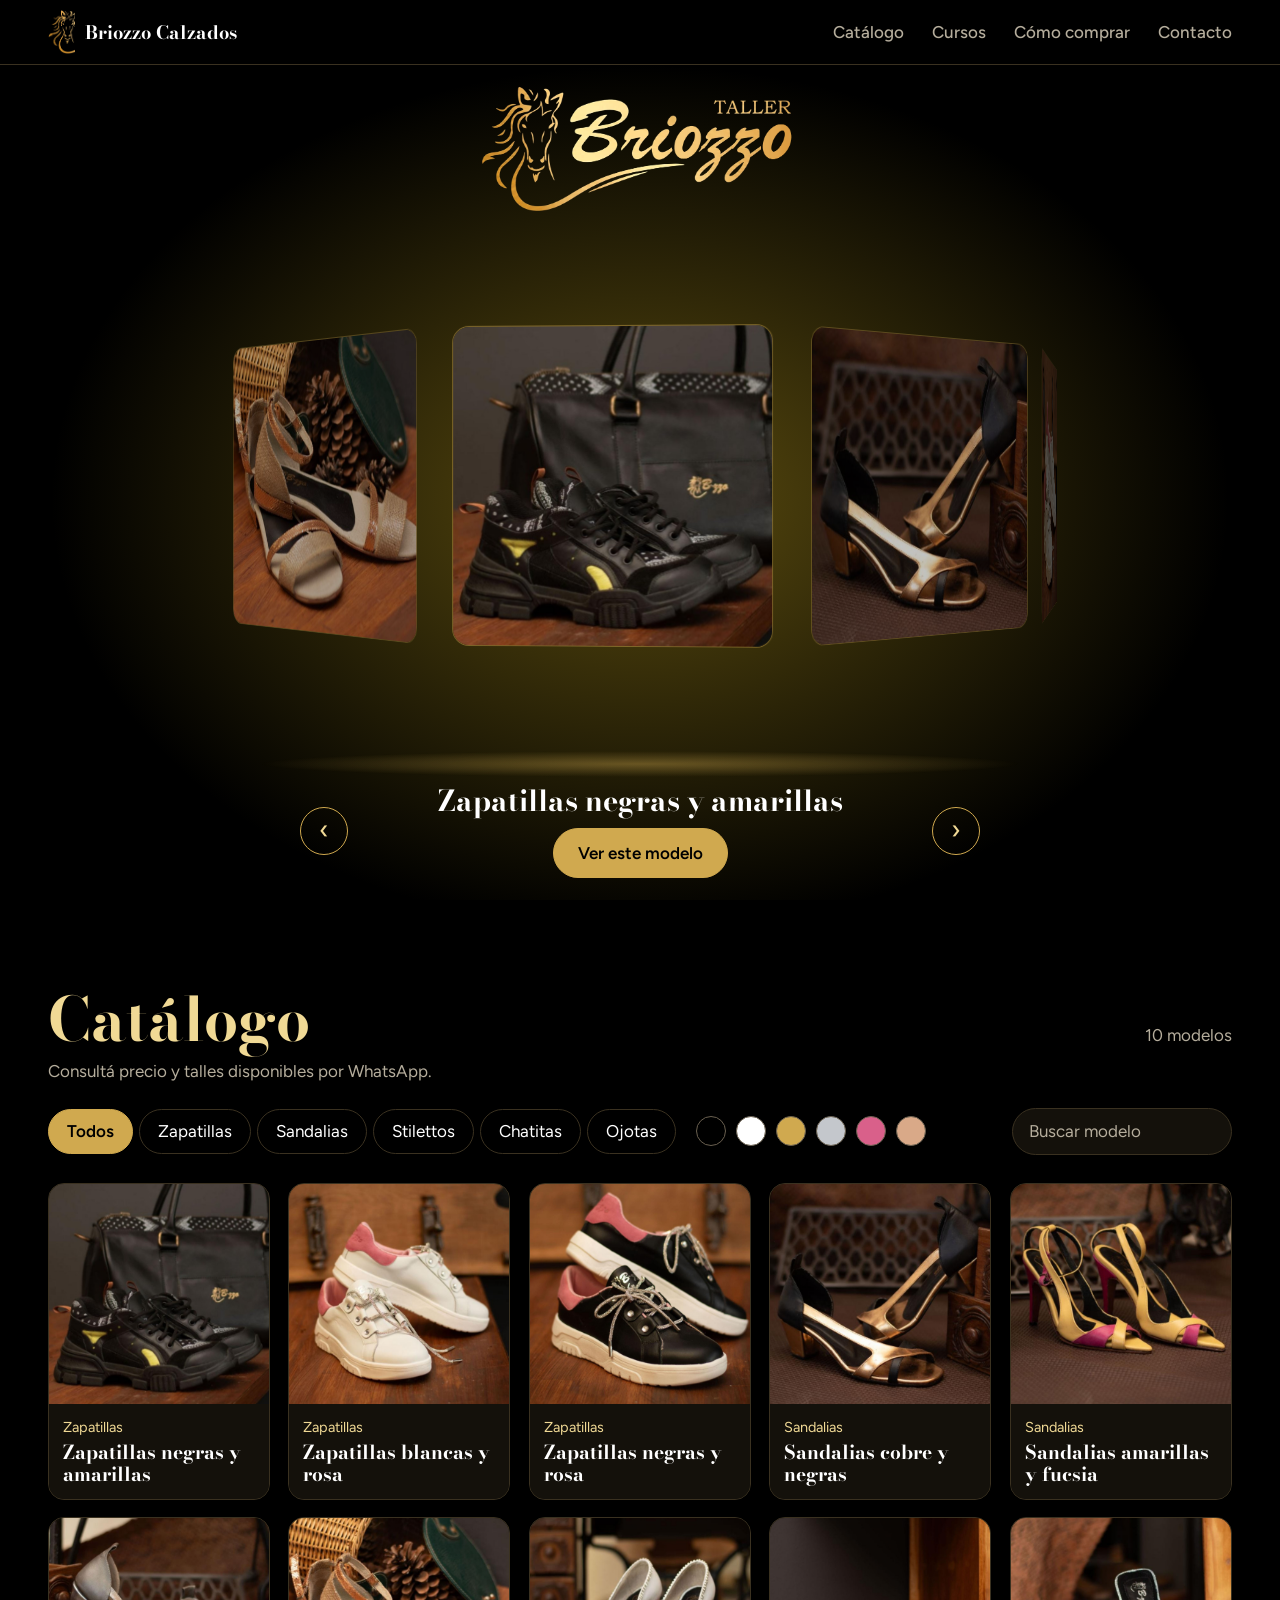
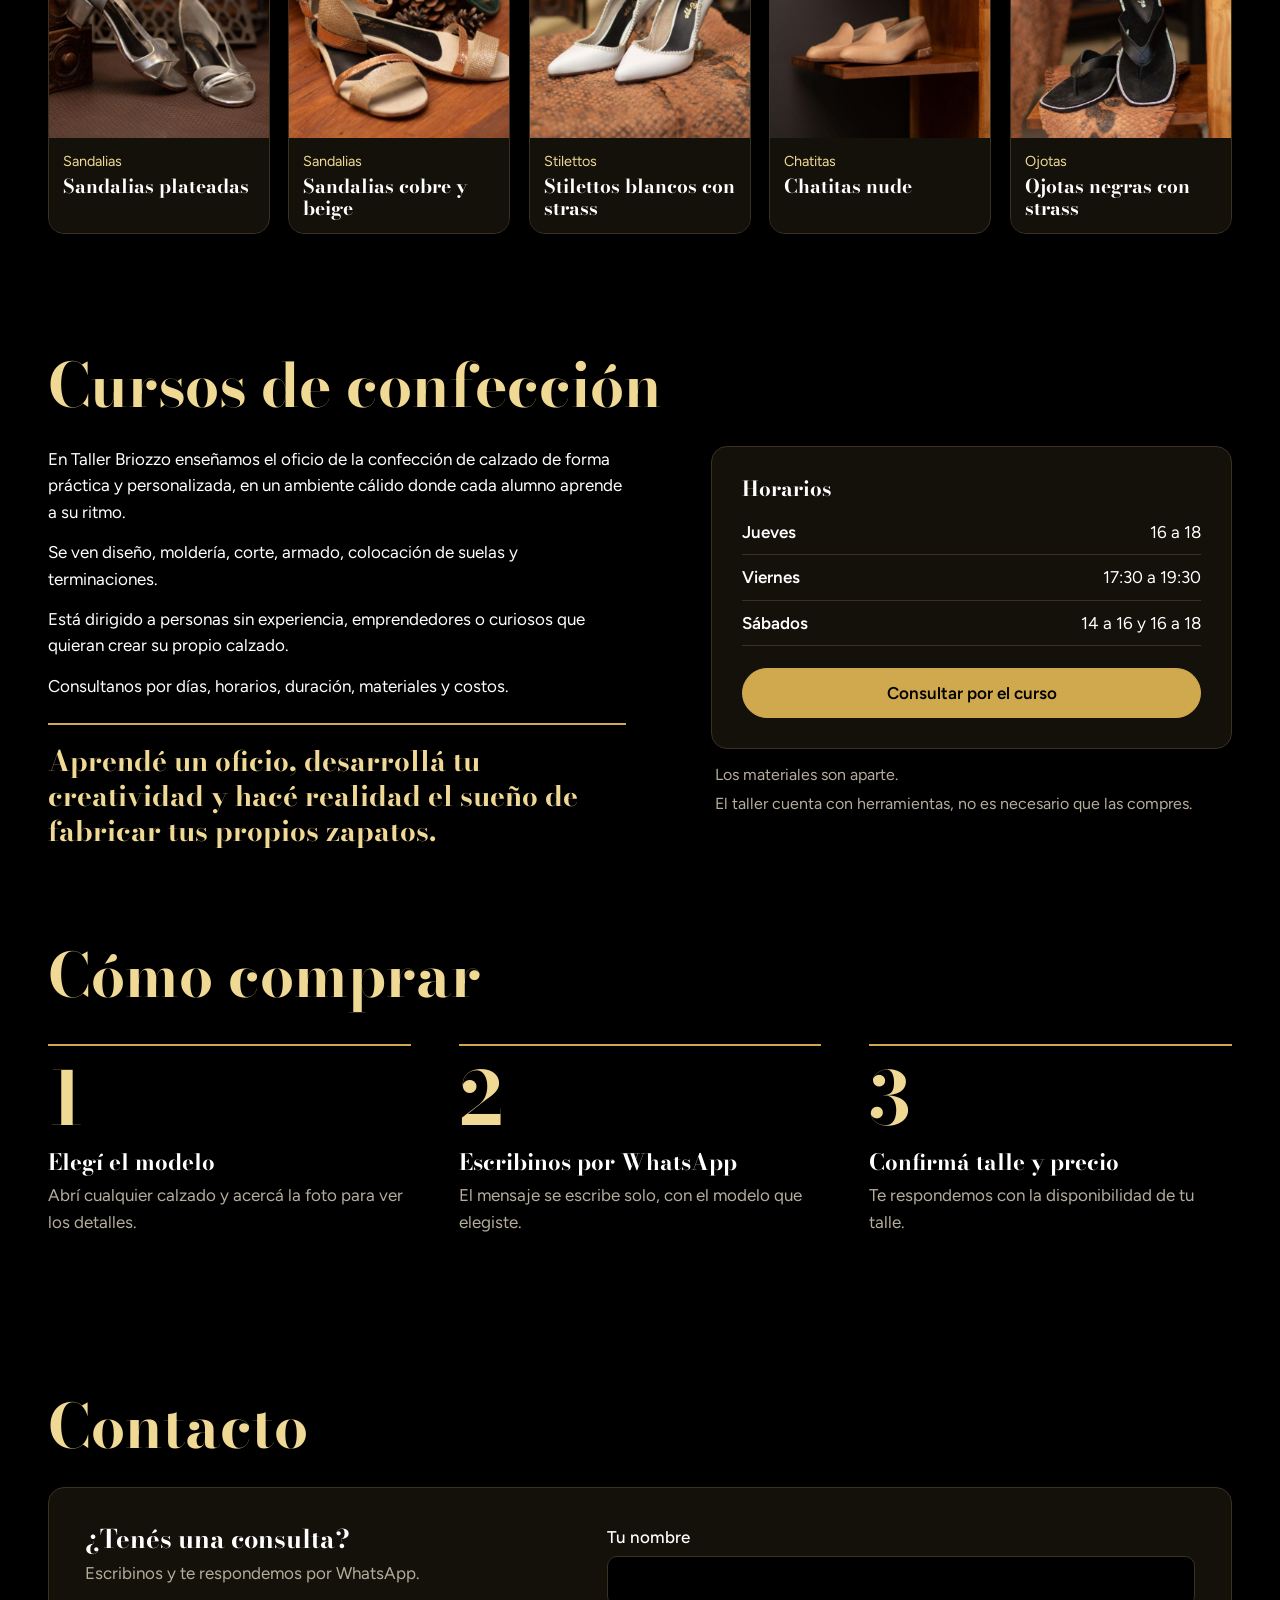
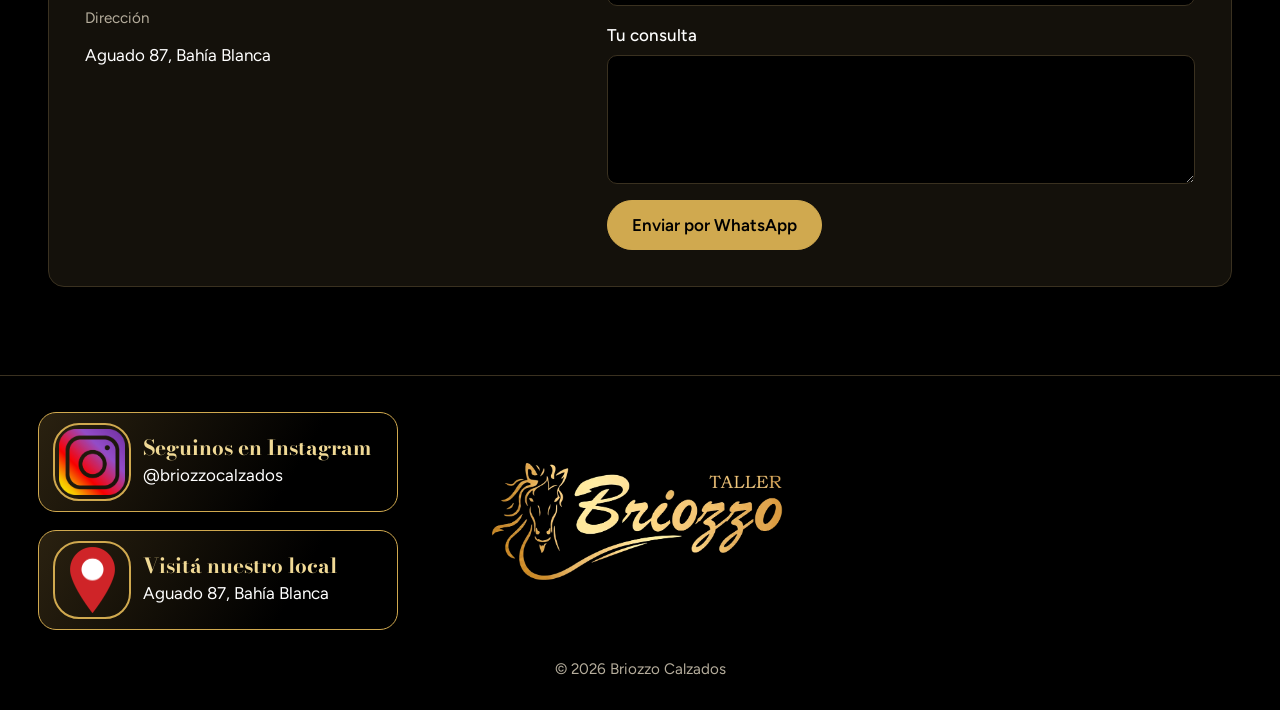
==== commit 99e407af: "Quita el botón Consultar del menú" ====
--- a/index.html
+++ b/index.html
@@ -9,7 +9,7 @@
   <link rel="preconnect" href="https://fonts.googleapis.com">
   <link rel="preconnect" href="https://fonts.gstatic.com" crossorigin>
   <link href="https://fonts.googleapis.com/css2?family=Bodoni+Moda:opsz,wght@6..96,500;6..96,700&family=Figtree:wght@400;500;600&display=swap" rel="stylesheet">
-  <link rel="stylesheet" href="estilos.css?v=11">
+  <link rel="stylesheet" href="estilos.css?v=12">
 </head>
 <body>
   <a class="saltar" href="#catalogo">Ir al catálogo</a>
@@ -27,7 +27,6 @@
       <a href="#como-comprar">Cómo comprar</a>
       <a href="#contacto">Contacto</a>
     </nav>
-    <a class="boton boton-linea nav-accion" href="#contacto">Consultar</a>
   </header>
 
   <main>
--- a/estilos.css
+++ b/estilos.css
@@ -635,7 +635,6 @@
 
 @media (max-width: 860px) {
   .nav nav { display: none; }
-  .nav-accion { margin-left: auto; }
   .escena { --carta: clamp(170px, min(52vw, 36svh), 300px); perspective: 900px; }
   .grilla { grid-template-columns: repeat(2, minmax(0, 1fr)); gap: 10px; }
   .tarjeta-texto { padding: 10px 12px 12px; }
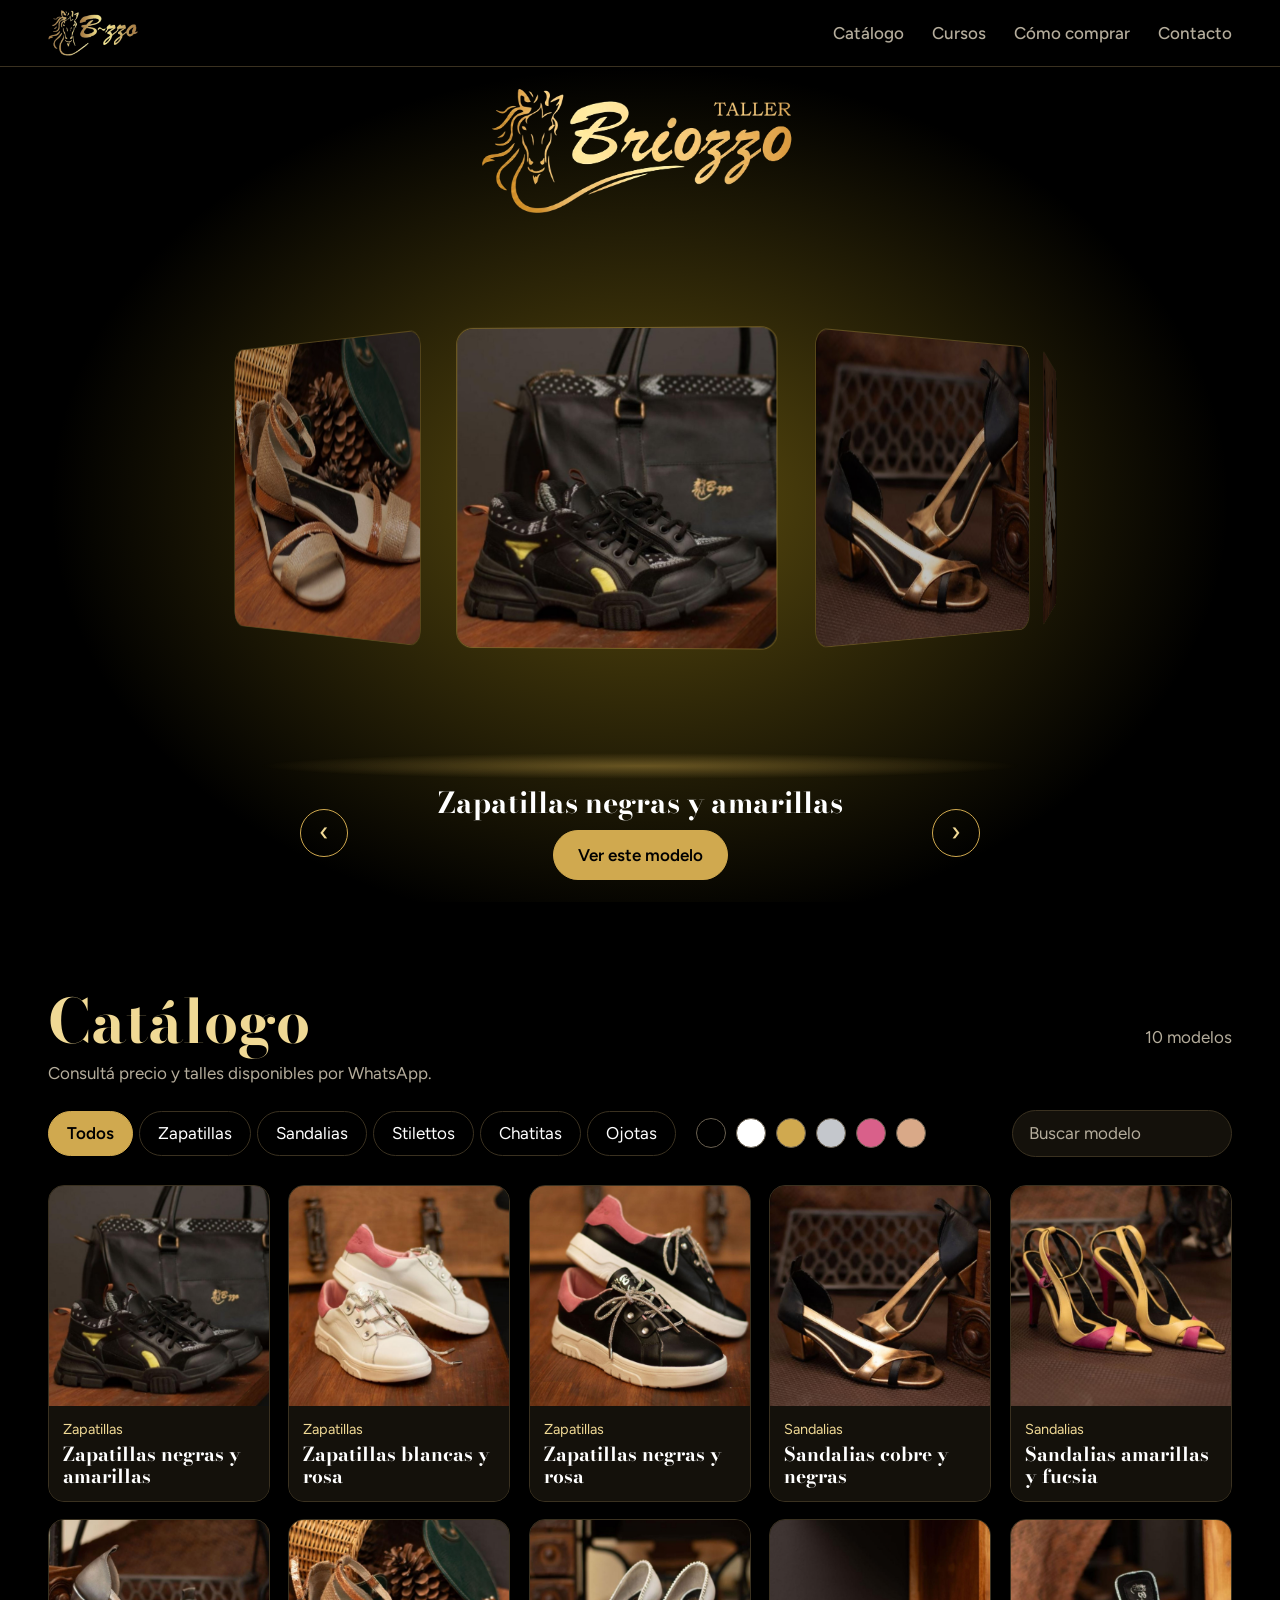
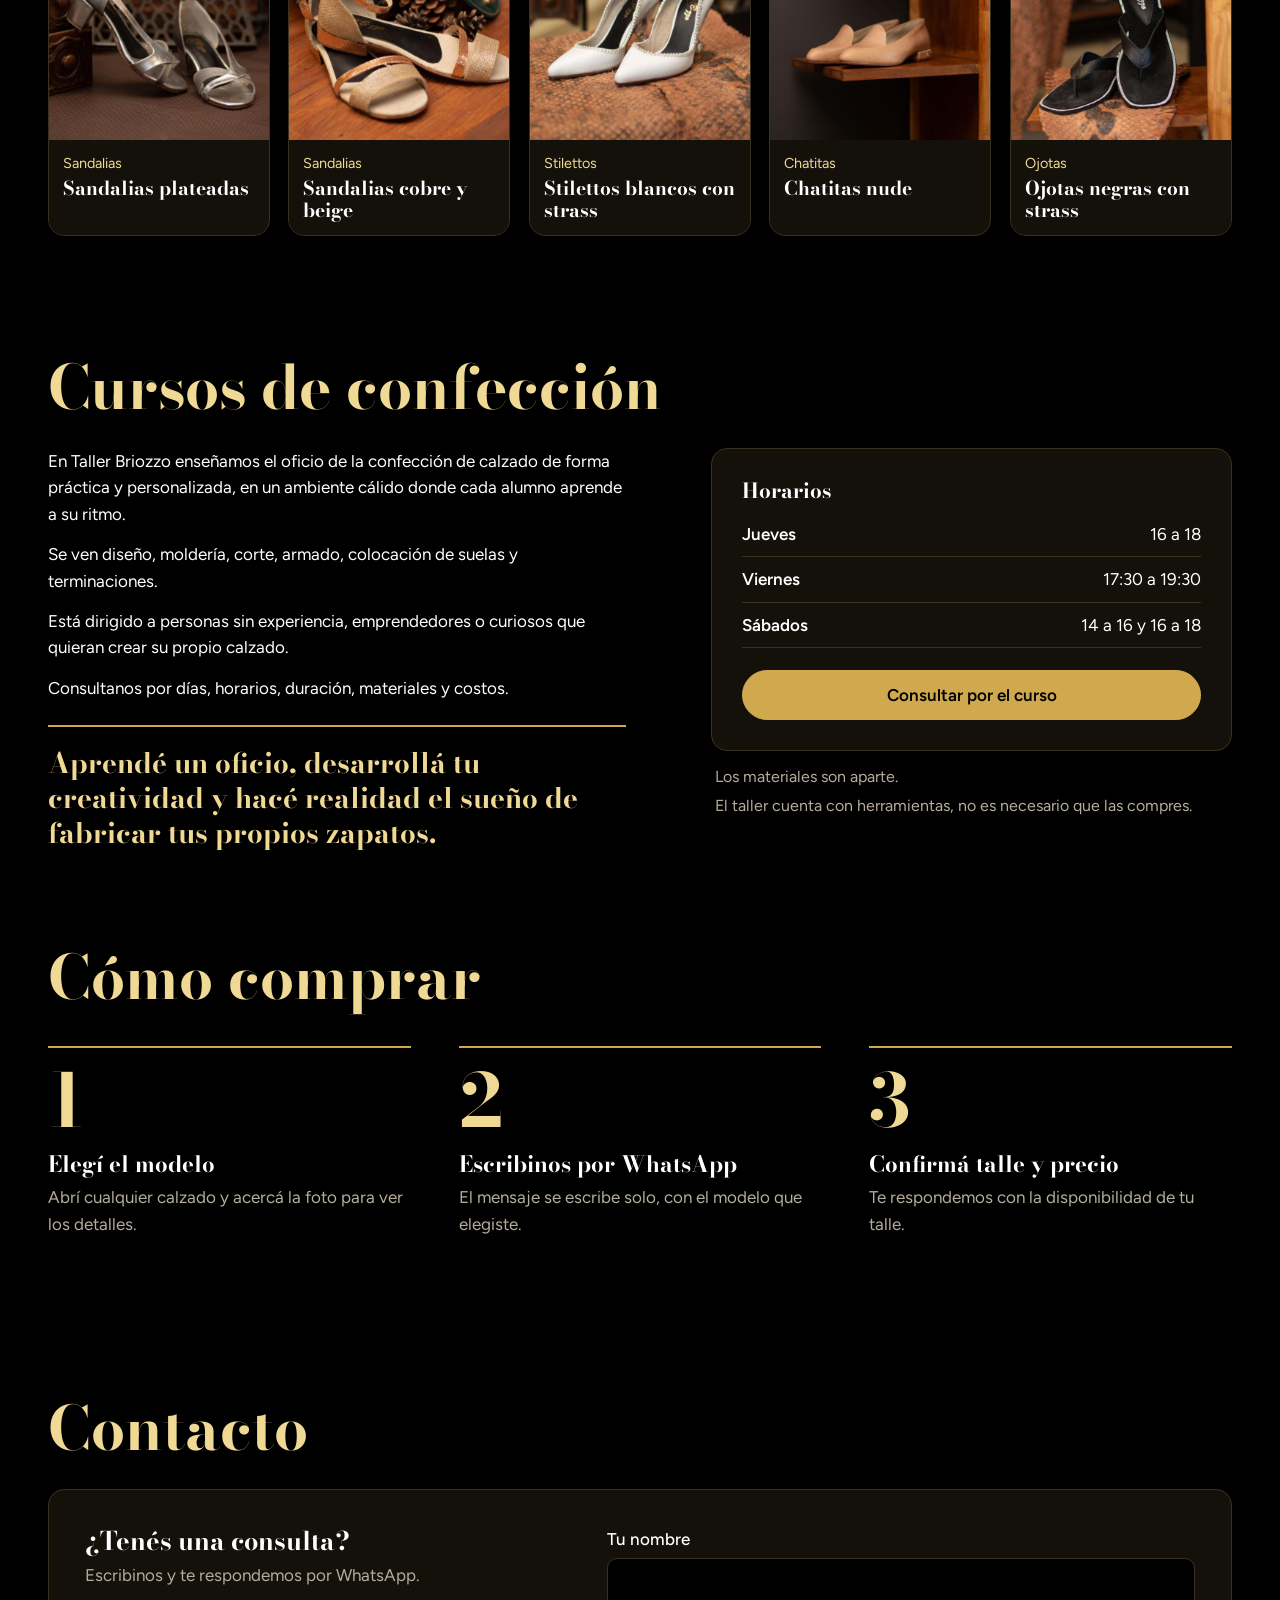
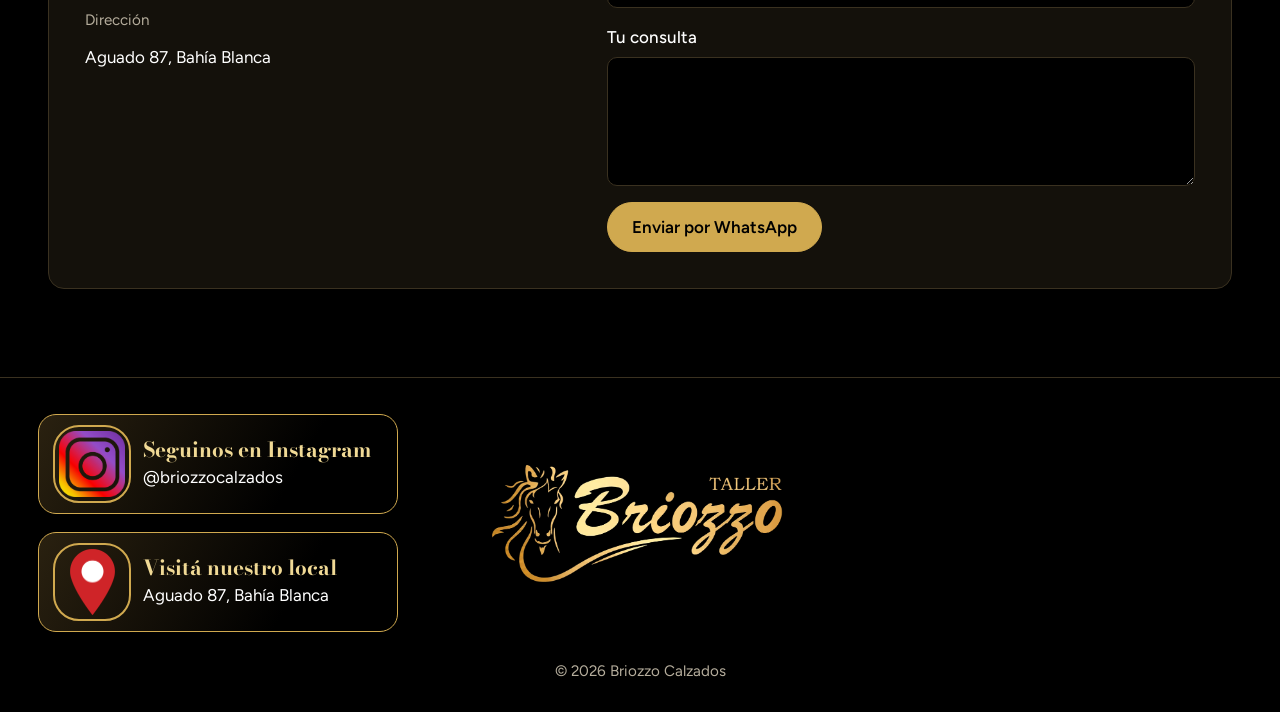
==== commit 2bb0c003: "Reemplaza la marca del menú por el logo B-zzo" ====
--- a/index.html
+++ b/index.html
@@ -9,7 +9,7 @@
   <link rel="preconnect" href="https://fonts.googleapis.com">
   <link rel="preconnect" href="https://fonts.gstatic.com" crossorigin>
   <link href="https://fonts.googleapis.com/css2?family=Bodoni+Moda:opsz,wght@6..96,500;6..96,700&family=Figtree:wght@400;500;600&display=swap" rel="stylesheet">
-  <link rel="stylesheet" href="estilos.css?v=12">
+  <link rel="stylesheet" href="estilos.css?v=13">
 </head>
 <body>
   <a class="saltar" href="#catalogo">Ir al catálogo</a>
@@ -18,8 +18,7 @@
 
   <header class="nav">
     <a class="marca" href="#inicio" aria-label="Briozzo Calzados, inicio">
-      <img src="marca/caballo.png" alt="">
-      <span>Briozzo Calzados</span>
+      <img src="marca/bzzo.png" alt="">
     </a>
     <nav aria-label="Principal">
       <a href="#catalogo">Catálogo</a>
--- a/estilos.css
+++ b/estilos.css
@@ -114,15 +114,9 @@
 .nav nav a { text-decoration: none; color: var(--suave); font-weight: 500; }
 .nav nav a:hover { color: var(--titulo); }
 
-.marca {
-  display: inline-flex;
-  align-items: center;
-  gap: 10px;
-  text-decoration: none;
-  font: 700 1.15rem/1 var(--serif);
-}
-.marca img { height: 44px; width: auto; }
-body[data-tema="claro"] .marca img { filter: brightness(.5); }
+.marca { display: inline-flex; }
+.marca img { height: 46px; width: auto; }
+body[data-tema="claro"] .marca img { filter: brightness(.8); }
 
 .boton {
   display: inline-block;
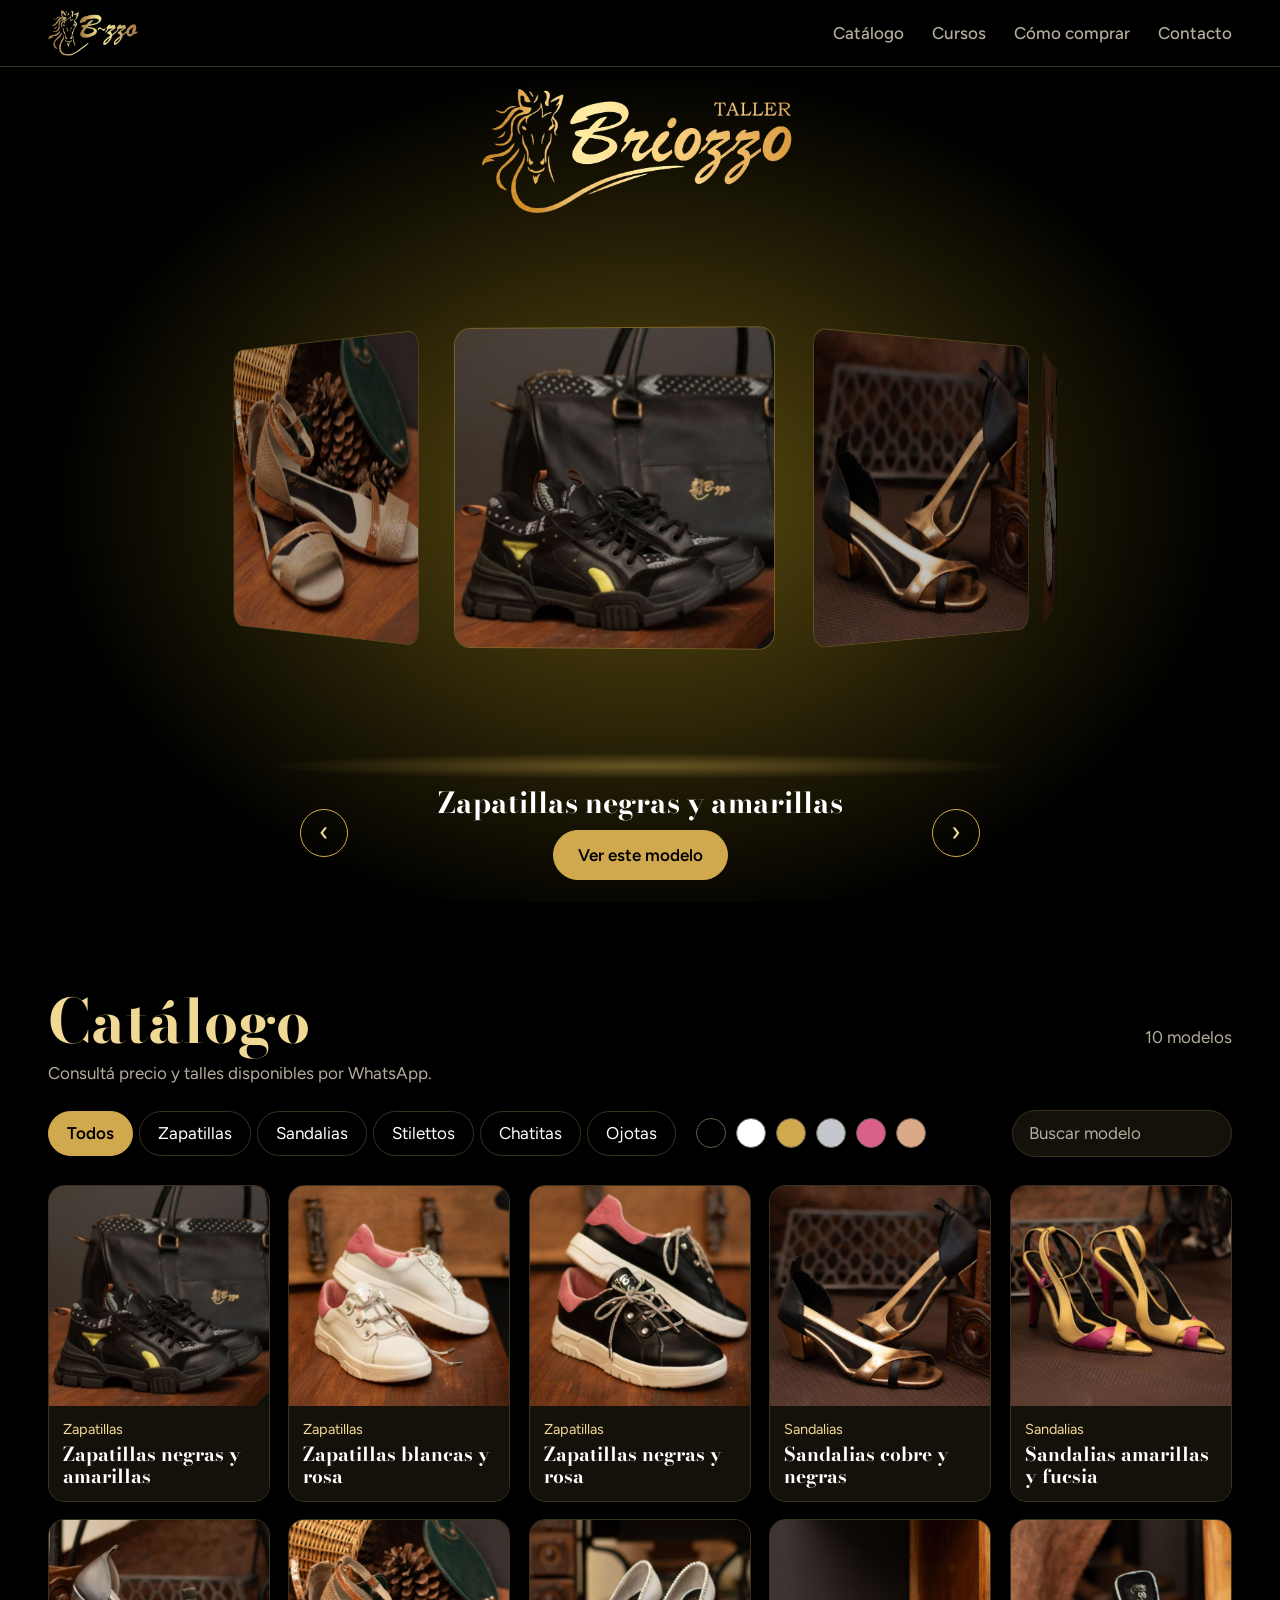
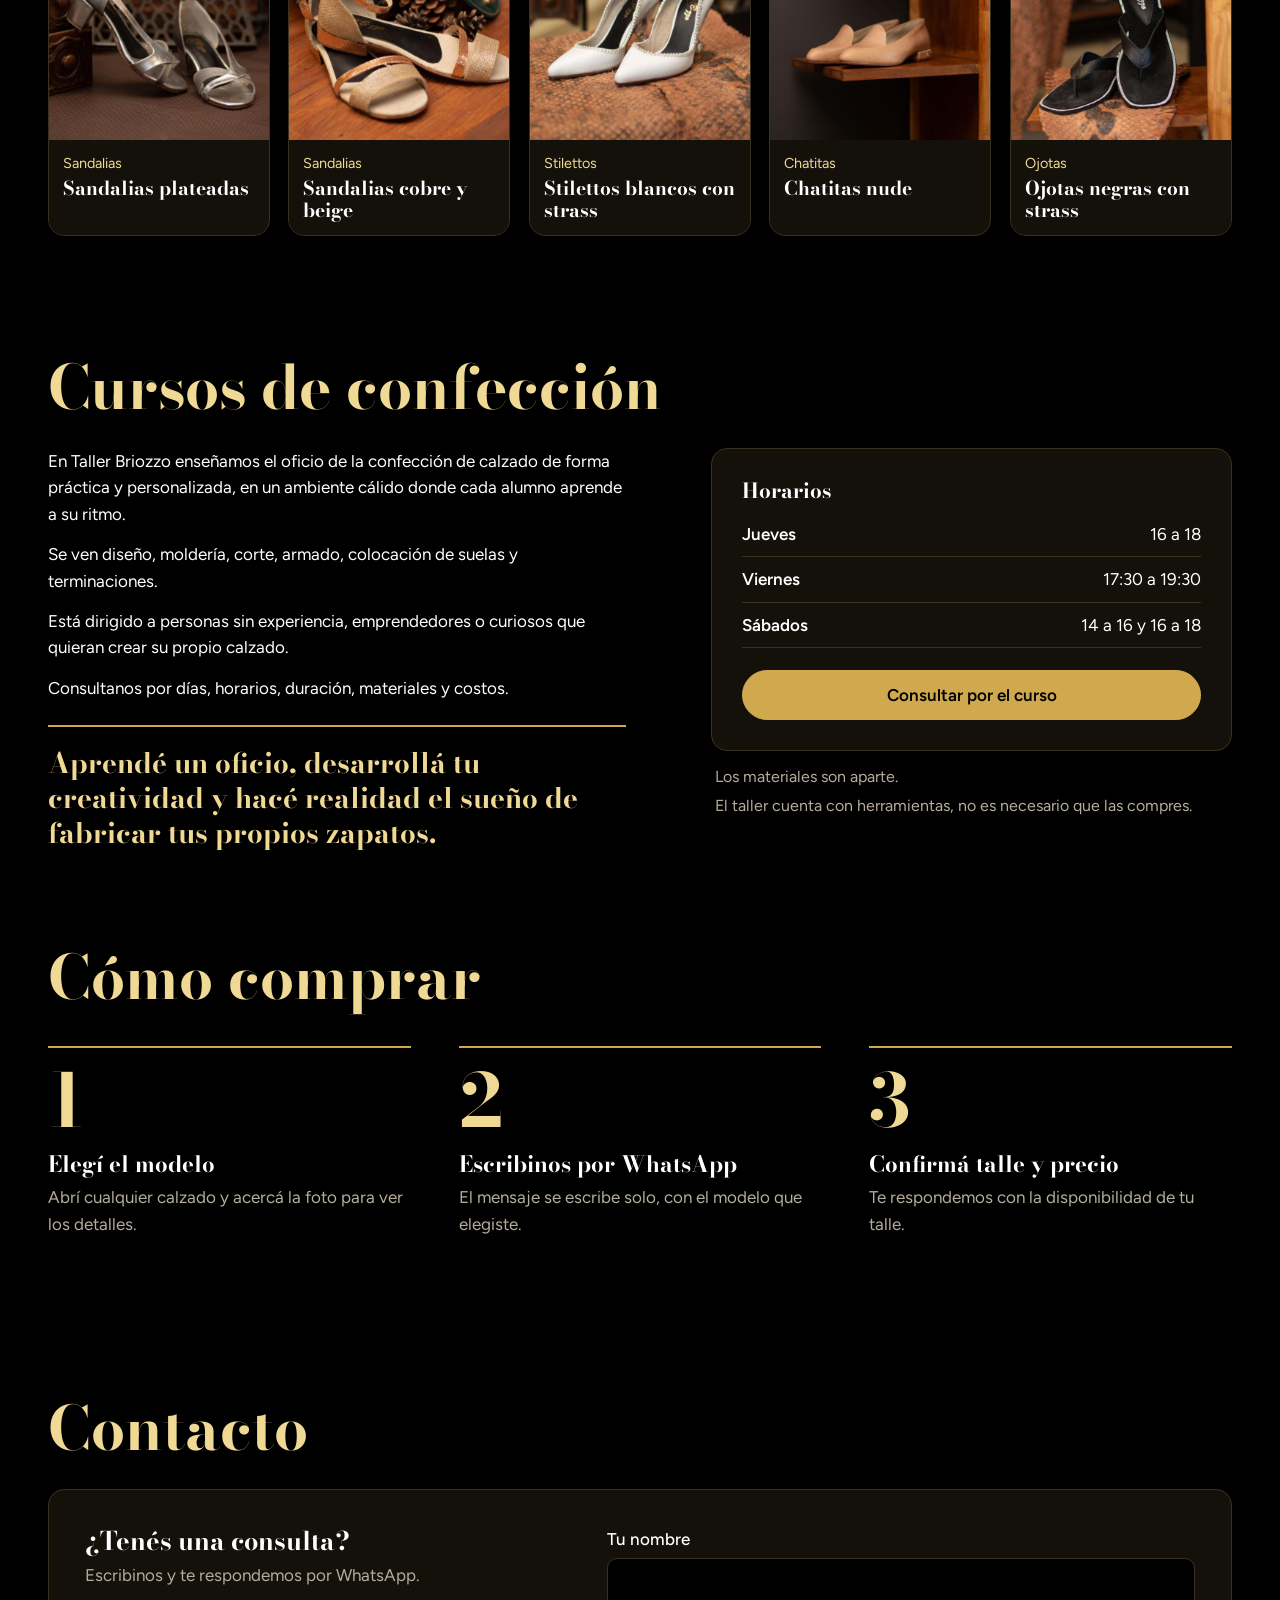
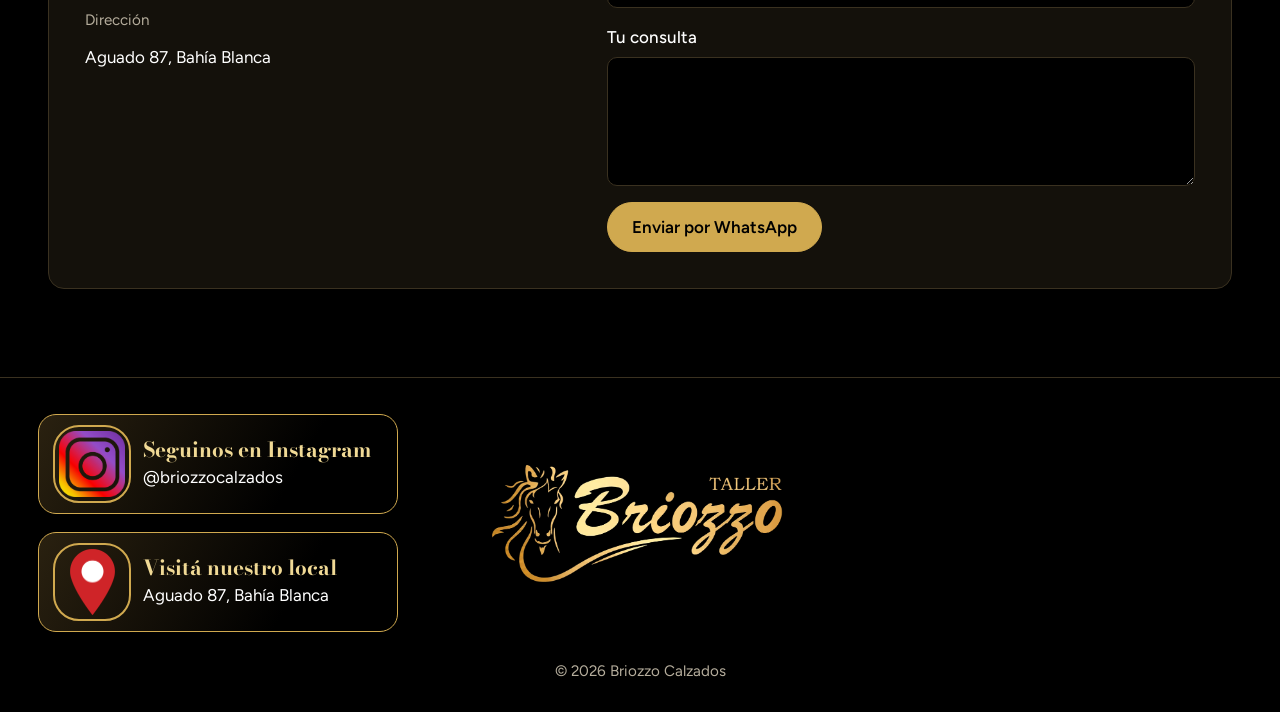
==== commit e4d33b3a: "Suaviza el fondo claro de las secciones" ====
--- a/index.html
+++ b/index.html
@@ -9,7 +9,7 @@
   <link rel="preconnect" href="https://fonts.googleapis.com">
   <link rel="preconnect" href="https://fonts.gstatic.com" crossorigin>
   <link href="https://fonts.googleapis.com/css2?family=Bodoni+Moda:opsz,wght@6..96,500;6..96,700&family=Figtree:wght@400;500;600&display=swap" rel="stylesheet">
-  <link rel="stylesheet" href="estilos.css?v=13">
+  <link rel="stylesheet" href="estilos.css?v=14">
 </head>
 <body>
   <a class="saltar" href="#catalogo">Ir al catálogo</a>
--- a/estilos.css
+++ b/estilos.css
@@ -25,13 +25,13 @@
 }
 
 body[data-tema="claro"] {
-  --fondo: var(--blanco);
+  --fondo: #e6e0d4;
   --texto: var(--negro);
-  --suave: #5a5345;
-  --linea: #e2dac6;
-  --panel: #f7f3e8;
-  --titulo: var(--oro-oscuro);
-  --velo: rgba(255, 255, 255, .78);
+  --suave: #4c4639;
+  --linea: #cdc3ad;
+  --panel: #f1ece1;
+  --titulo: #6f5213;
+  --velo: rgba(230, 224, 212, .82);
 }
 
 * { box-sizing: border-box; }
@@ -116,7 +116,7 @@
 
 .marca { display: inline-flex; }
 .marca img { height: 46px; width: auto; }
-body[data-tema="claro"] .marca img { filter: brightness(.8); }
+body[data-tema="claro"] .marca img { filter: brightness(.6); }
 
 .boton {
   display: inline-block;
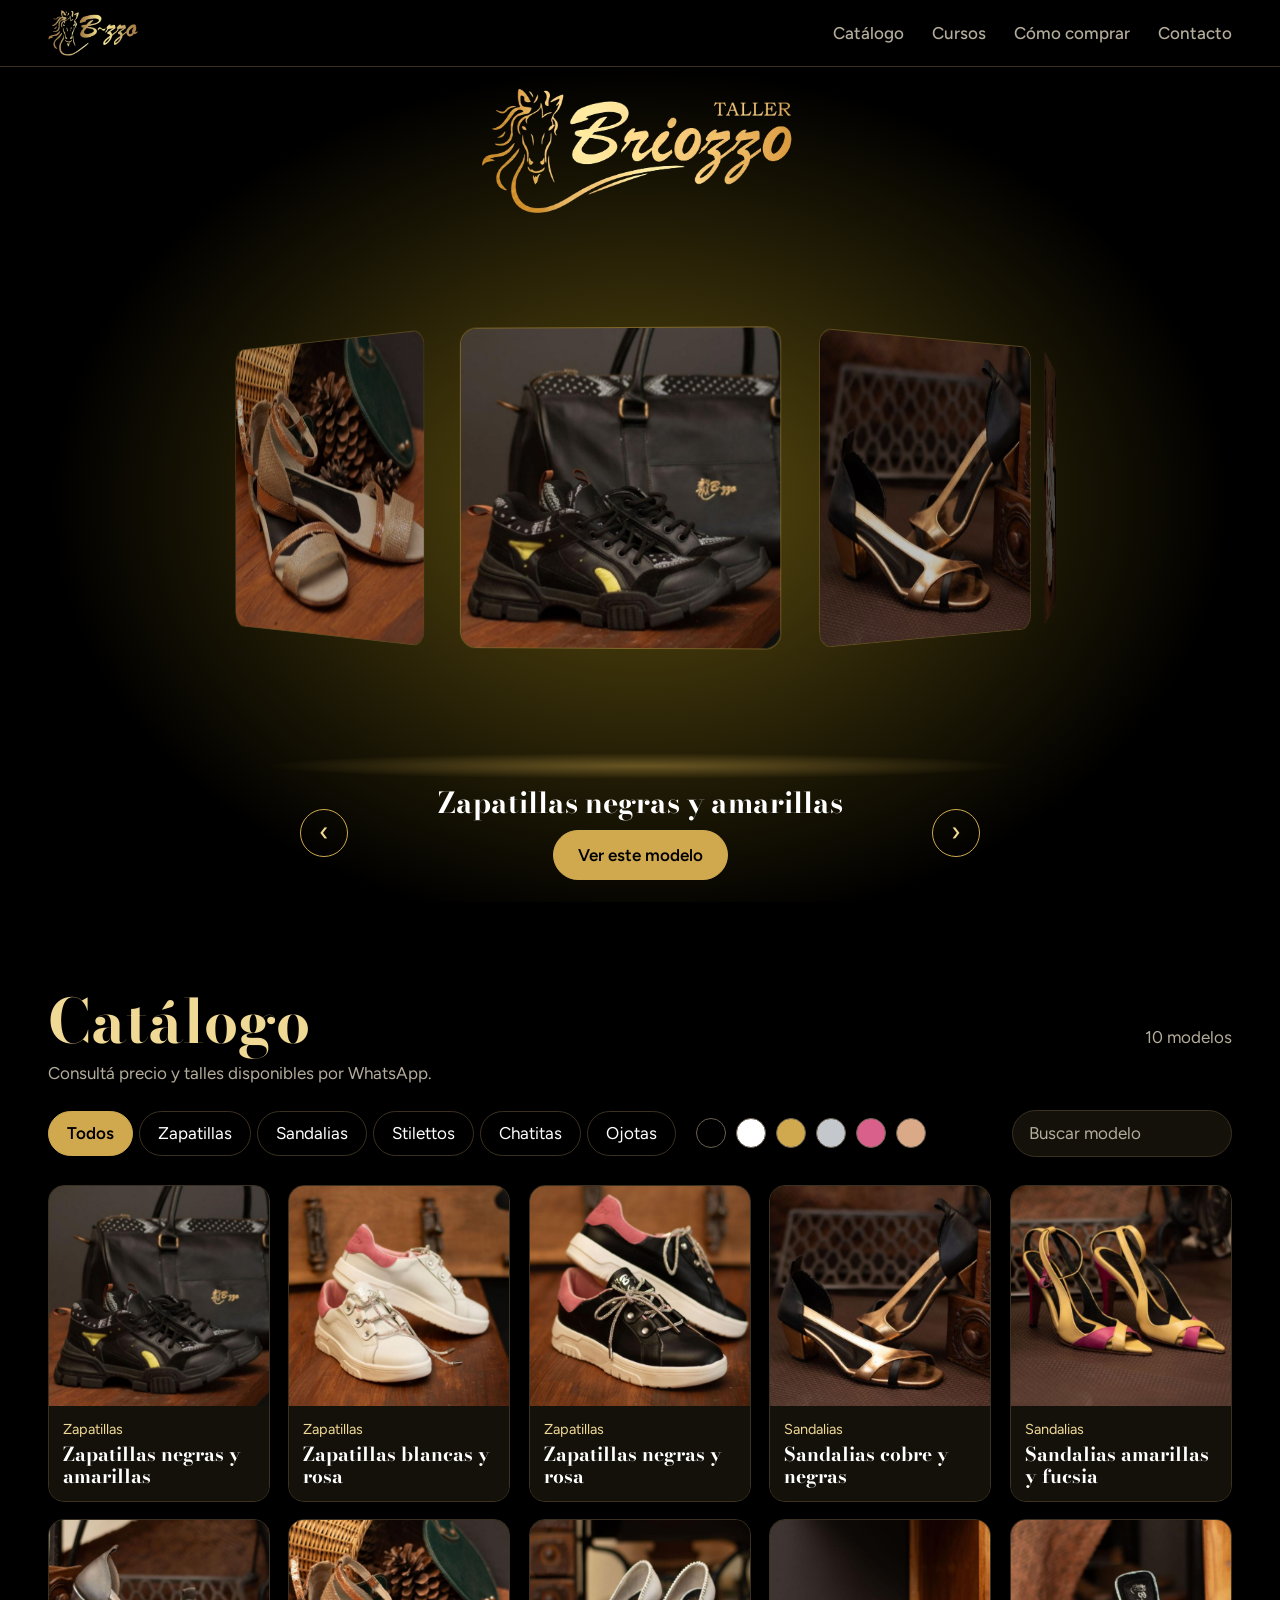
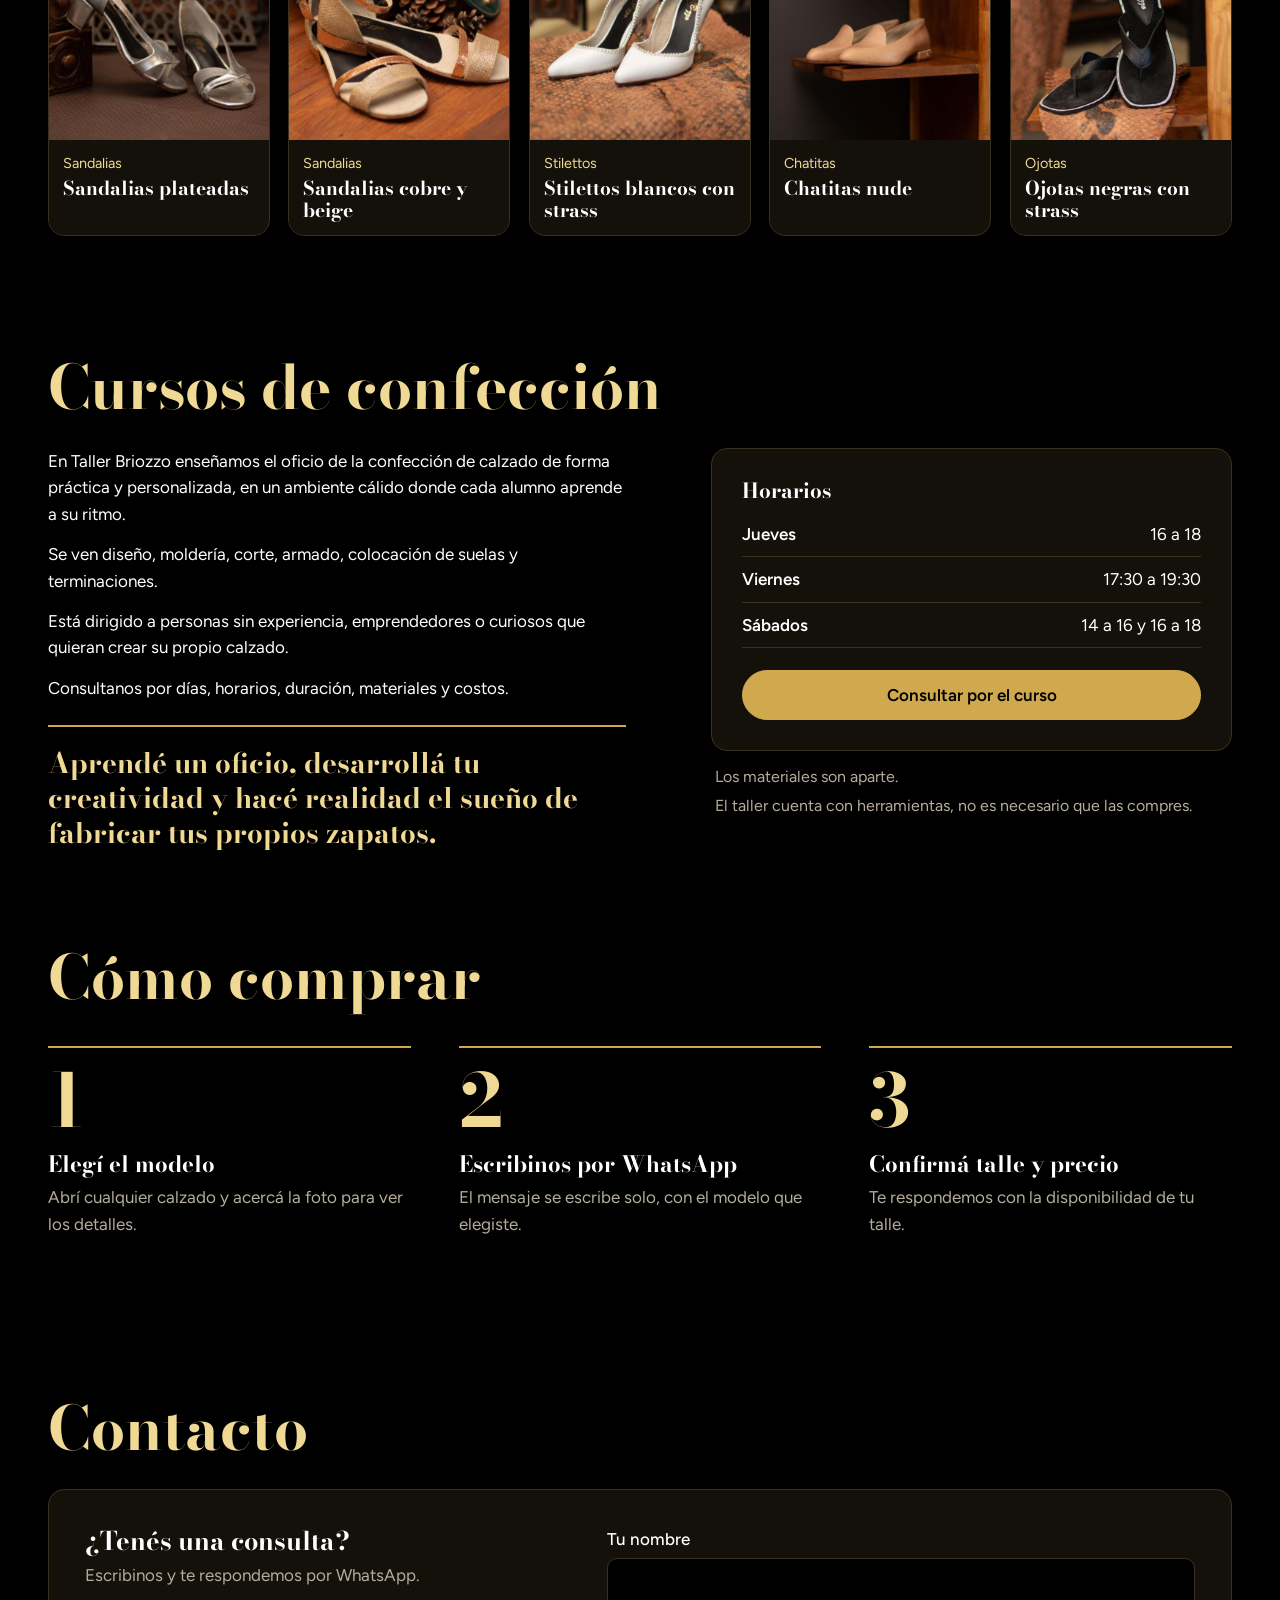
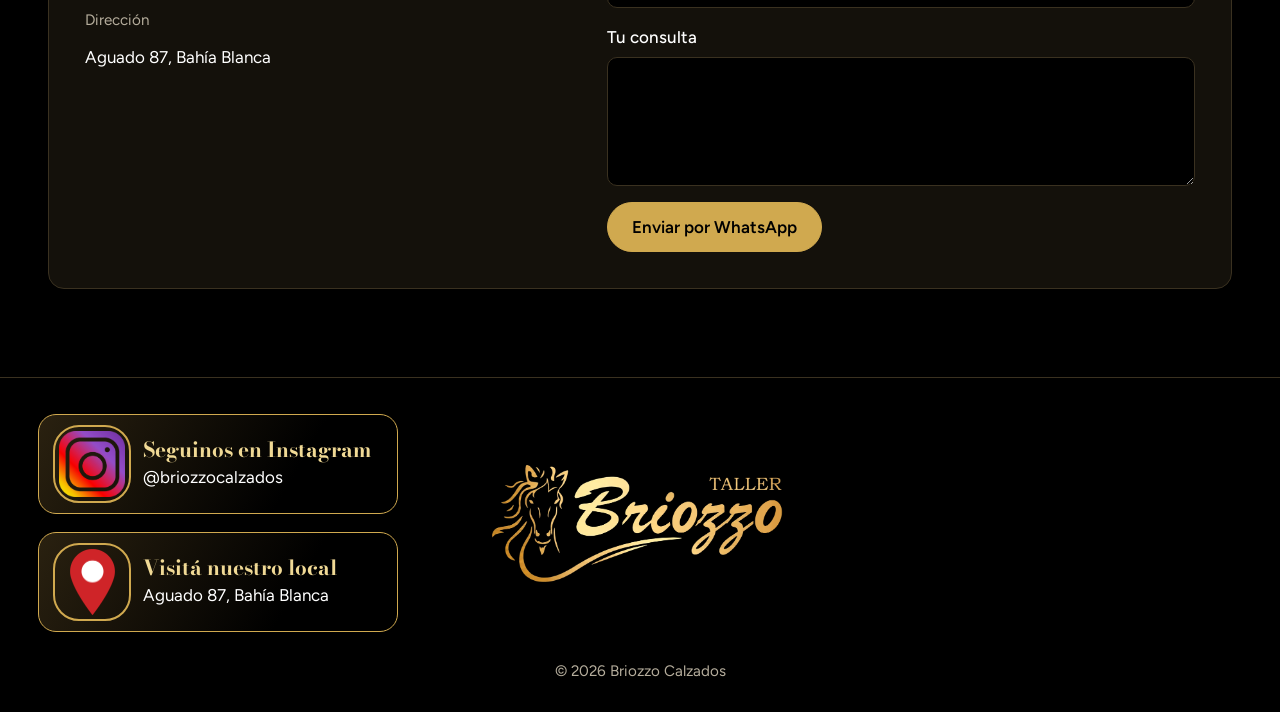
==== commit 899427b6: "Mantiene oscuras las tarjetas del catálogo al cambiar el fondo" ====
--- a/index.html
+++ b/index.html
@@ -9,7 +9,7 @@
   <link rel="preconnect" href="https://fonts.googleapis.com">
   <link rel="preconnect" href="https://fonts.gstatic.com" crossorigin>
   <link href="https://fonts.googleapis.com/css2?family=Bodoni+Moda:opsz,wght@6..96,500;6..96,700&family=Figtree:wght@400;500;600&display=swap" rel="stylesheet">
-  <link rel="stylesheet" href="estilos.css?v=14">
+  <link rel="stylesheet" href="estilos.css?v=15">
 </head>
 <body>
   <a class="saltar" href="#catalogo">Ir al catálogo</a>
--- a/estilos.css
+++ b/estilos.css
@@ -10,6 +10,7 @@
   --oro: #d0a94f;
   --oro-claro: #f0d995;
   --oro-oscuro: #80601a;
+  --carbon: #14110b;
   --ancho: 1320px;
   --serif: "Bodoni Moda", Georgia, serif;
   --sans: "Figtree", system-ui, sans-serif;
@@ -378,8 +379,8 @@
   width: 100%;
   height: 100%;
   padding: 0;
-  background: var(--panel);
-  border: 1px solid var(--linea);
+  background: var(--carbon);
+  border: 1px solid #3a3120;
   border-radius: 16px;
   overflow: hidden;
   text-align: left;
@@ -415,7 +416,7 @@
   align-content: start;
   gap: 2px;
   padding: 12px 14px 14px;
-  background: var(--panel);
+  background: var(--carbon);
 }
 .tarjeta-tipo { color: var(--oro-claro); font-size: .9rem; }
 .tarjeta-nombre { font: 700 1.2rem/1.15 var(--serif); }
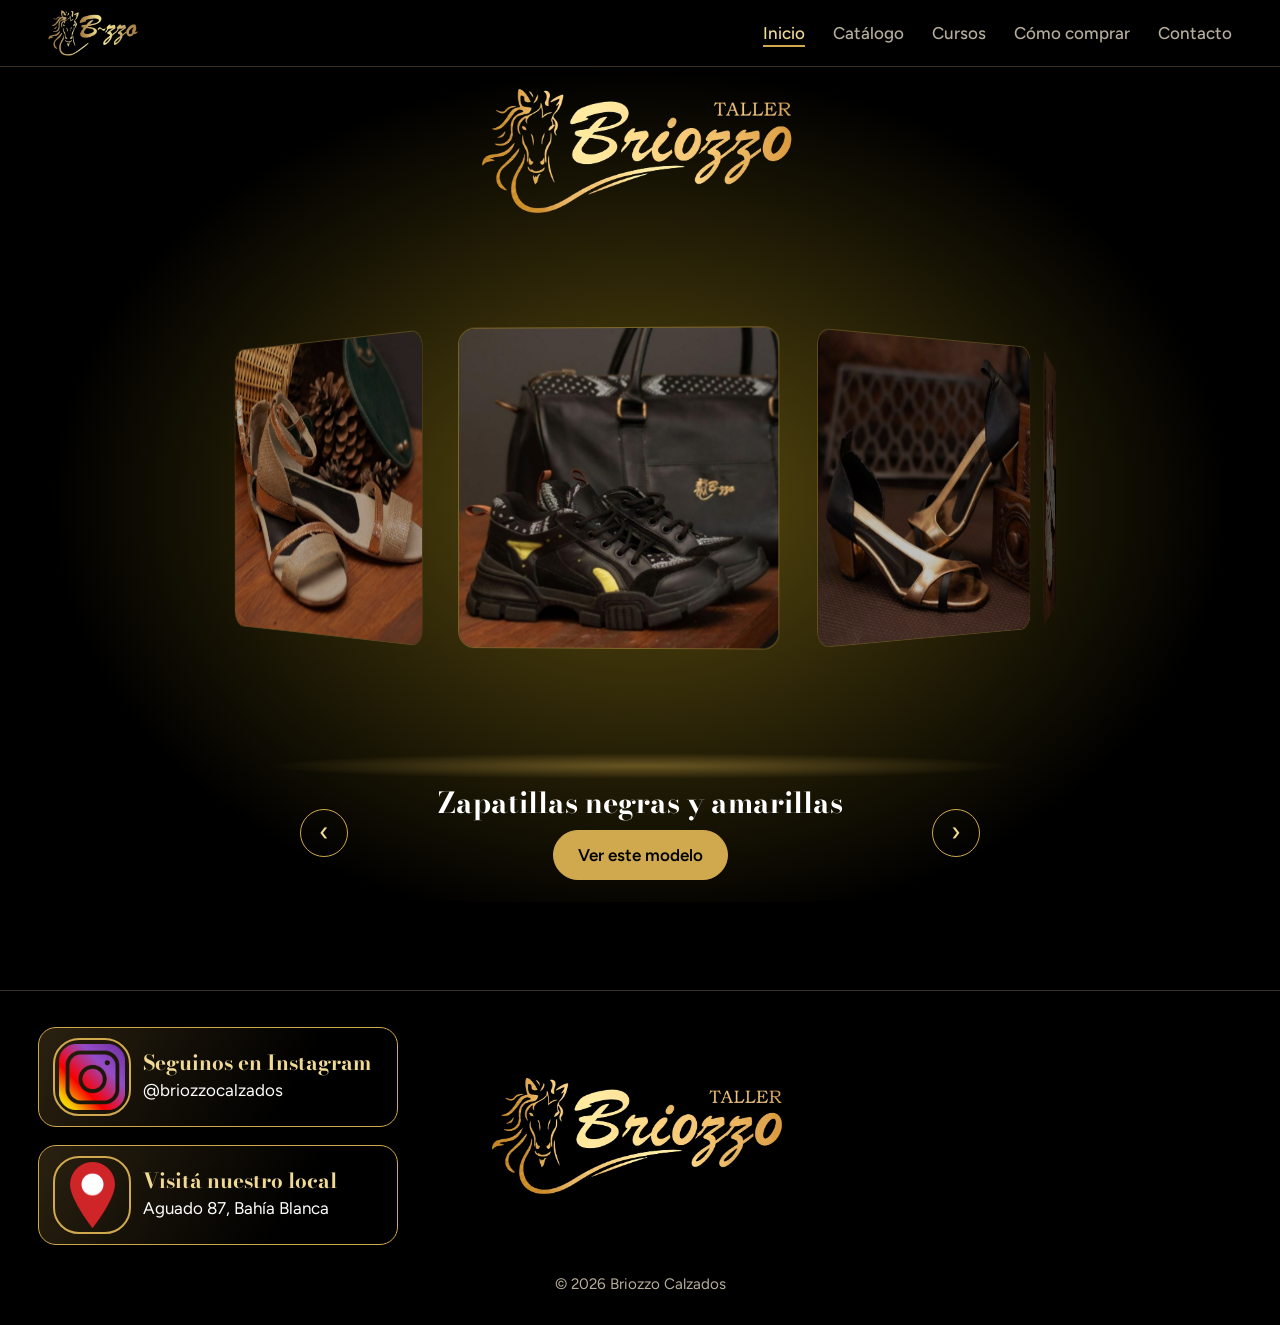
==== commit cea9e125: "Convierte cada apartado en una página propia Co-Authored-By: Claude Opus 5.5 <noreply@anthropic.com>" ====
--- a/index.html
+++ b/index.html
@@ -9,7 +9,7 @@
   <link rel="preconnect" href="https://fonts.googleapis.com">
   <link rel="preconnect" href="https://fonts.gstatic.com" crossorigin>
   <link href="https://fonts.googleapis.com/css2?family=Bodoni+Moda:opsz,wght@6..96,500;6..96,700&family=Figtree:wght@400;500;600&display=swap" rel="stylesheet">
-  <link rel="stylesheet" href="estilos.css?v=15">
+  <link rel="stylesheet" href="estilos.css?v=16">
 </head>
 <body>
   <a class="saltar" href="#catalogo">Ir al catálogo</a>
@@ -21,6 +21,7 @@
       <img src="marca/bzzo.png" alt="">
     </a>
     <nav aria-label="Principal">
+      <a href="#inicio">Inicio</a>
       <a href="#catalogo">Catálogo</a>
       <a href="#cursos">Cursos</a>
       <a href="#como-comprar">Cómo comprar</a>
@@ -91,7 +92,6 @@
       </div>
     </section>
 
-    <div id="zona-clara">
     <section class="seccion" id="cursos">
       <h2>Cursos de confección</h2>
       <div class="cursos">
@@ -137,7 +137,6 @@
         </li>
       </ol>
     </section>
-    </div>
 
     <section class="seccion" id="contacto">
       <h2>Contacto</h2>
@@ -203,7 +202,7 @@
     </div>
   </dialog>
 
-  <script src="datos.js?v=11"></script>
-  <script src="app.js?v=11"></script>
+  <script src="datos.js?v=16"></script>
+  <script src="app.js?v=16"></script>
 </body>
 </html>
--- a/estilos.css
+++ b/estilos.css
@@ -45,10 +45,15 @@
   background: var(--fondo);
   color: var(--texto);
   font: 400 1.0625rem/1.55 var(--sans);
+  display: flex;
+  flex-direction: column;
+  min-height: 100svh;
   overflow-x: hidden;
-  transition: background-color .6s ease, color .6s ease;
-}
-
+  transition: background-color .2s ease, color .2s ease;
+}
+
+main { flex: 1; width: 100%; }
+h2:focus { outline: none; }
 h1, h2, h3, p, ul, ol, dl, dd { margin: 0; padding: 0; }
 ul, ol { list-style: none; }
 a { color: inherit; }
@@ -109,11 +114,18 @@
   background: var(--velo);
   backdrop-filter: blur(14px);
   border-bottom: 1px solid var(--linea);
-  transition: background-color .6s ease, border-color .6s ease;
+  transition: background-color .2s ease, border-color .2s ease;
 }
 .nav nav { display: flex; gap: 28px; margin-left: auto; }
 .nav nav a { text-decoration: none; color: var(--suave); font-weight: 500; }
 .nav nav a:hover { color: var(--titulo); }
+.nav nav a[aria-current="page"] {
+  color: var(--titulo);
+  text-decoration: underline;
+  text-decoration-color: var(--oro);
+  text-decoration-thickness: 2px;
+  text-underline-offset: 6px;
+}
 
 .marca { display: inline-flex; }
 .marca img { height: 46px; width: auto; }
@@ -240,7 +252,7 @@
 .seccion > h2, .catalogo-encabezado h2 {
   font: 700 clamp(2.4rem, 5vw, 3.8rem)/1.05 var(--serif);
   color: var(--titulo);
-  transition: color .6s ease;
+  transition: color .2s ease;
 }
 .catalogo-encabezado {
   display: flex;
@@ -435,7 +447,6 @@
 .vacio p { margin: 6px 0 18px; color: var(--suave); }
 
 /* Pasos */
-#como-comprar { padding-top: 56px; padding-bottom: 72px; }
 .pasos {
   display: grid;
   grid-template-columns: repeat(3, minmax(0, 1fr));
@@ -450,13 +461,12 @@
   font: 700 clamp(3rem, 6vw, 4.6rem)/1 var(--serif);
   color: var(--titulo);
   margin-bottom: 14px;
-  transition: color .6s ease;
+  transition: color .2s ease;
 }
 .pasos h3 { font: 700 1.4rem/1.2 var(--serif); margin-bottom: 6px; }
 .pasos p { color: var(--suave); }
 
 /* Cursos de confección */
-#cursos { padding-top: 120px; padding-bottom: 40px; }
 .cursos {
   display: grid;
   grid-template-columns: minmax(0, 1.15fr) minmax(0, 1fr);
@@ -471,7 +481,7 @@
   border-top: 2px solid var(--oro);
   font: 700 clamp(1.35rem, 2.4vw, 1.75rem)/1.25 var(--serif);
   color: var(--titulo);
-  transition: color .6s ease;
+  transition: color .2s ease;
 }
 .cursos-lateral { display: grid; gap: 14px; }
 .cursos-datos {
@@ -481,7 +491,7 @@
   background: var(--panel);
   border: 1px solid var(--linea);
   border-radius: 16px;
-  transition: background-color .6s ease, border-color .6s ease;
+  transition: background-color .2s ease, border-color .2s ease;
 }
 .cursos-datos h3 { font: 700 1.3rem/1.2 var(--serif); }
 .cursos-datos h3:not(:first-child) { margin-top: 16px; }
@@ -629,14 +639,35 @@
 }
 
 @media (max-width: 860px) {
-  .nav nav { display: none; }
+  /* En celular el menú es una barra fija abajo, como en la app de Instagram */
+  body { padding-bottom: 58px; }
+  .nav { background: var(--fondo); backdrop-filter: none; }
+  .nav nav {
+    position: fixed;
+    inset: auto 0 0 0;
+    z-index: 20;
+    display: grid;
+    grid-template-columns: repeat(5, minmax(0, 1fr));
+    gap: 0;
+    margin: 0;
+    padding-bottom: env(safe-area-inset-bottom);
+    background: var(--fondo);
+    border-top: 1px solid var(--linea);
+  }
+  .nav nav a {
+    display: grid;
+    place-items: center;
+    min-height: 58px;
+    padding: 4px 2px;
+    font-size: .82rem;
+    line-height: 1.15;
+    text-align: center;
+  }
   .escena { --carta: clamp(170px, min(52vw, 36svh), 300px); perspective: 900px; }
   .grilla { grid-template-columns: repeat(2, minmax(0, 1fr)); gap: 10px; }
   .tarjeta-texto { padding: 10px 12px 12px; }
   .tarjeta-nombre { font-size: 1.05rem; }
   .pasos, .contacto, .cursos { grid-template-columns: minmax(0, 1fr); }
-  #cursos { padding-top: 72px; padding-bottom: 32px; }
-  #como-comprar { padding-top: 40px; padding-bottom: 56px; }
   .buscar { margin-left: 0; flex: 1 1 100%; }
   .buscar input { width: 100%; }
   .ficha[open] { grid-template-columns: minmax(0, 1fr); }
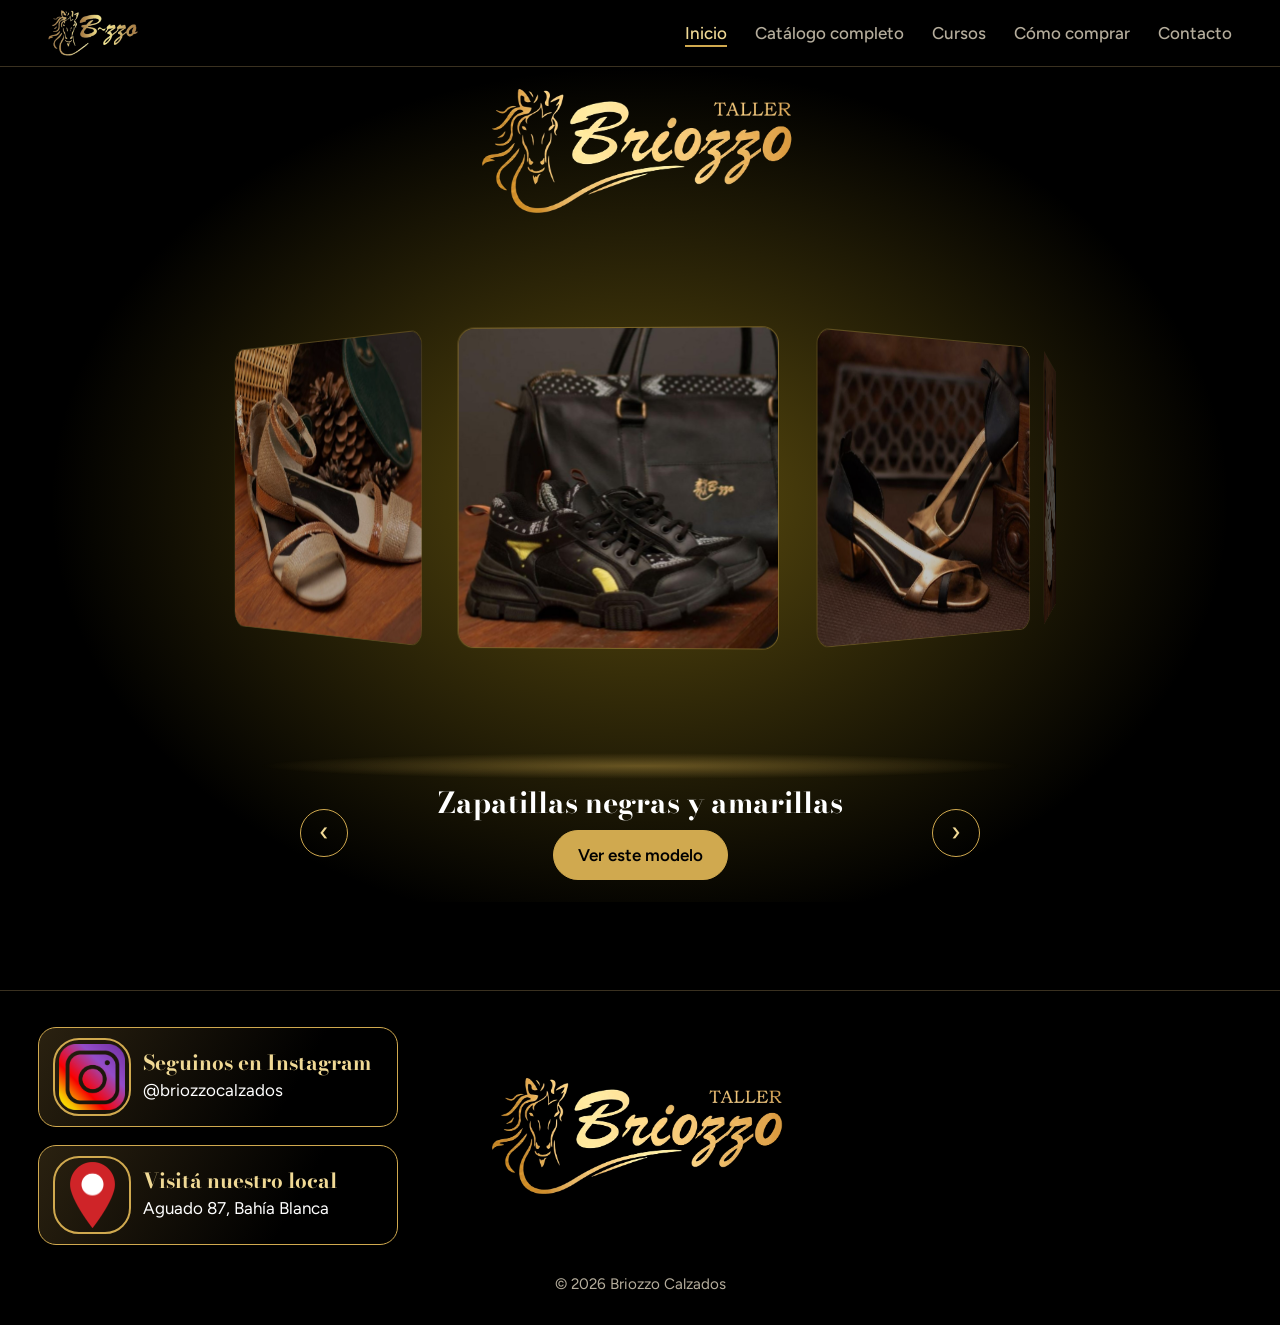
==== commit 33496ff7: "Renombra el botón del menú a Catálogo completo Co-Authored-By: Claude Opus 5.5 <noreply@anthropic.co" ====
--- a/index.html
+++ b/index.html
@@ -22,7 +22,7 @@
     </a>
     <nav aria-label="Principal">
       <a href="#inicio">Inicio</a>
-      <a href="#catalogo">Catálogo</a>
+      <a href="#catalogo">Catálogo completo</a>
       <a href="#cursos">Cursos</a>
       <a href="#como-comprar">Cómo comprar</a>
       <a href="#contacto">Contacto</a>
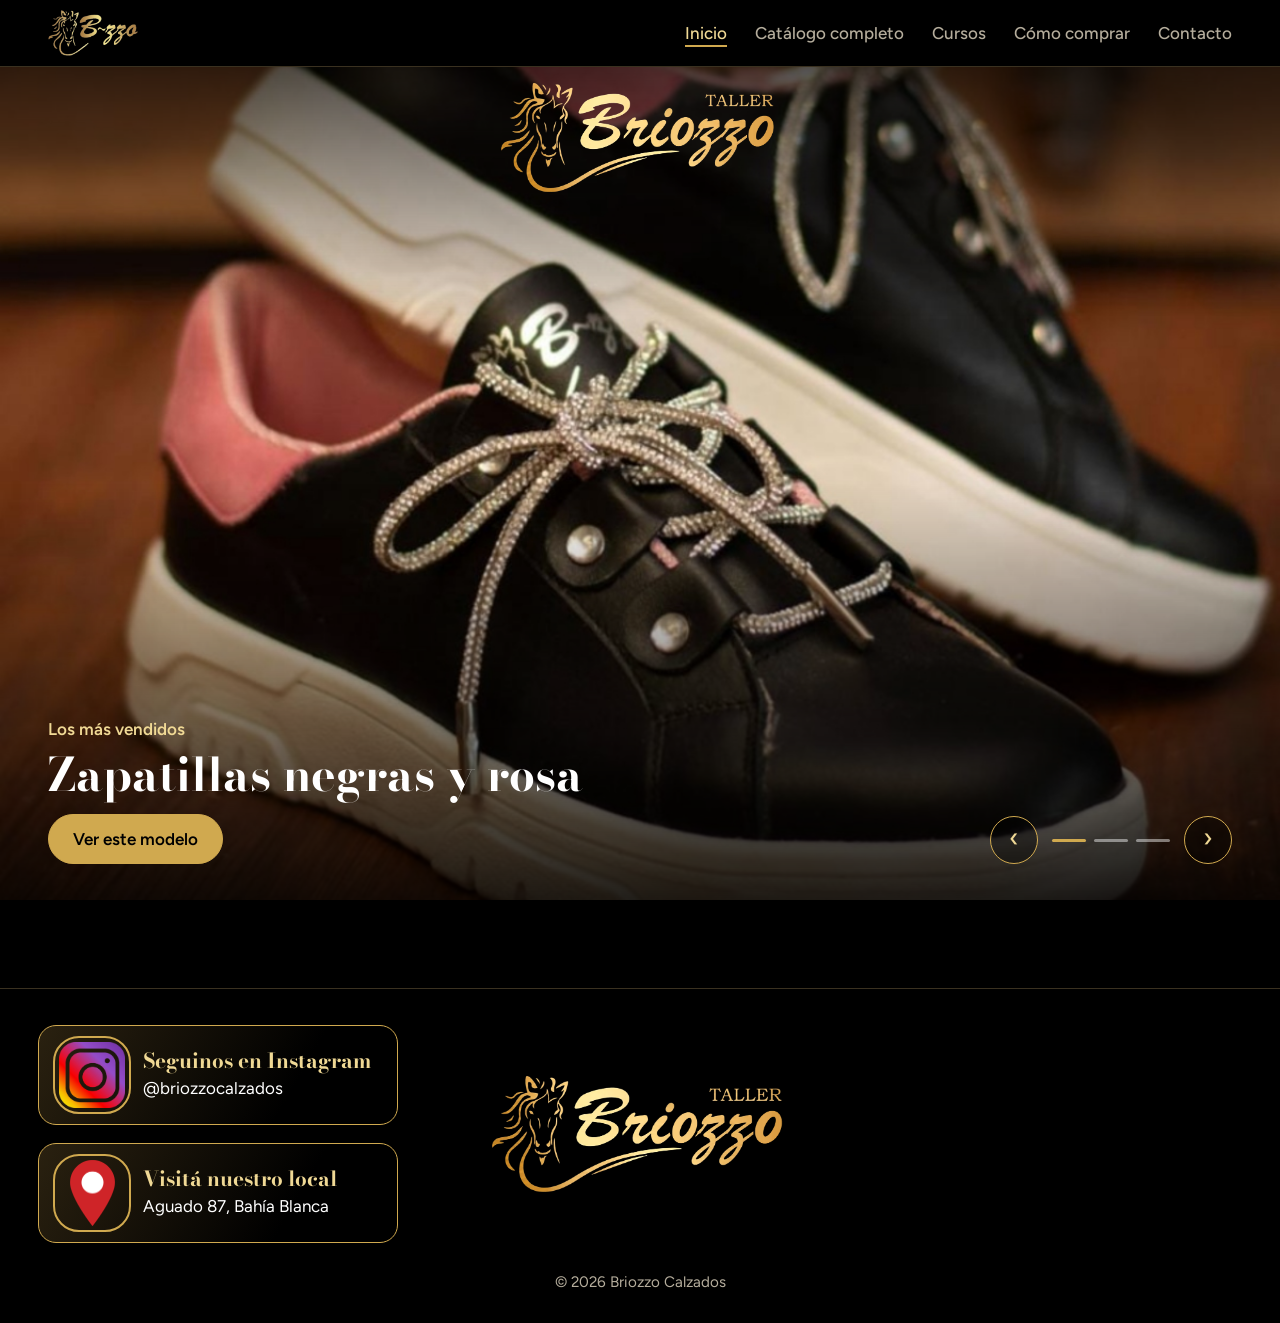
==== commit 77e3375a: "Reemplaza la vitrina giratoria por una portada deslizante Co-Authored-By: Claude Opus 5.5 <noreply@a" ====
--- a/index.html
+++ b/index.html
@@ -9,7 +9,7 @@
   <link rel="preconnect" href="https://fonts.googleapis.com">
   <link rel="preconnect" href="https://fonts.gstatic.com" crossorigin>
   <link href="https://fonts.googleapis.com/css2?family=Bodoni+Moda:opsz,wght@6..96,500;6..96,700&family=Figtree:wght@400;500;600&display=swap" rel="stylesheet">
-  <link rel="stylesheet" href="estilos.css?v=16">
+  <link rel="stylesheet" href="estilos.css?v=17">
 </head>
 <body>
   <a class="saltar" href="#catalogo">Ir al catálogo</a>
@@ -31,22 +31,24 @@
 
   <main>
     <section class="vitrina" id="inicio">
-      <div class="vitrina-luz" id="vitrina-luz"></div>
       <h1 class="vitrina-logo"><img src="marca/logo.png" alt="Briozzo Calzados"></h1>
 
-      <div class="escena" id="escena" tabindex="0" role="group"
-           aria-label="Vitrina de modelos. Usá las flechas para girarla y Enter para ver el modelo.">
-        <div class="anillo" id="anillo"></div>
-      </div>
-      <div class="piso" aria-hidden="true"></div>
+      <div class="carrusel" id="carrusel" tabindex="0" role="group"
+           aria-label="Los más vendidos. Usá las flechas para cambiar de modelo y Enter para verlo.">
+        <div class="pista" id="pista"></div>
+      </div>
 
       <div class="vitrina-pie">
-        <button class="flecha" type="button" id="vitrina-anterior" aria-label="Modelo anterior">‹</button>
         <div class="vitrina-info">
+          <p class="vitrina-etiqueta">Los más vendidos</p>
           <p class="vitrina-nombre" id="vitrina-nombre"></p>
           <button class="boton boton-oro" type="button" id="vitrina-ver">Ver este modelo</button>
         </div>
-        <button class="flecha" type="button" id="vitrina-siguiente" aria-label="Modelo siguiente">›</button>
+        <div class="vitrina-controles">
+          <button class="flecha" type="button" id="vitrina-anterior" aria-label="Modelo anterior">‹</button>
+          <div class="vitrina-puntos" id="vitrina-puntos"></div>
+          <button class="flecha" type="button" id="vitrina-siguiente" aria-label="Modelo siguiente">›</button>
+        </div>
       </div>
     </section>
 
@@ -202,7 +204,7 @@
     </div>
   </dialog>
 
-  <script src="datos.js?v=16"></script>
-  <script src="app.js?v=16"></script>
+  <script src="datos.js?v=17"></script>
+  <script src="app.js?v=17"></script>
 </body>
 </html>
--- a/estilos.css
+++ b/estilos.css
@@ -1,9 +1,3 @@
-@property --luz {
-  syntax: "<color>";
-  inherits: true;
-  initial-value: #7a6614;
-}
-
 :root {
   --negro: #000000;
   --blanco: #ffffff;
@@ -167,81 +161,79 @@
 }
 .flecha:hover { background: var(--oro); color: var(--negro); }
 
-/* Vitrina giratoria */
+/* Portada a pantalla completa con los más vendidos */
 .vitrina {
   position: relative;
-  display: flex;
-  flex-direction: column;
-  align-items: center;
-  min-height: calc(100svh - 65px);
-  padding: 20px 16px 22px;
+  height: calc(100svh - 67px);
+  min-height: 460px;
   overflow: hidden;
   background: var(--negro);
 }
-.vitrina-luz {
+.carrusel {
   position: absolute;
   inset: 0;
-  background: radial-gradient(46% 52% at 50% 52%, var(--luz) 0%, transparent 100%);
-  opacity: .75;
-  transition: --luz .9s ease;
-}
-.vitrina-logo { position: relative; z-index: 2; }
-.vitrina-logo img { width: clamp(210px, 25vw, 360px); height: auto; }
-
-.escena {
-  --carta: clamp(180px, min(25vw, 38svh), 330px);
-  position: relative;
-  z-index: 1;
-  display: grid;
-  place-items: center;
-  flex: 1;
-  width: 100%;
-  min-height: calc(var(--carta) + 40px);
-  perspective: 1300px;
+  overflow: hidden;
   cursor: grab;
   touch-action: pan-y;
   user-select: none;
 }
-.escena:active { cursor: grabbing; }
-.escena:focus-visible { outline-offset: -6px; border-radius: 16px; }
-.anillo {
-  position: relative;
-  width: var(--carta);
-  height: var(--carta);
-  transform-style: preserve-3d;
+.carrusel:active { cursor: grabbing; }
+.carrusel:focus-visible { outline-offset: -6px; }
+.pista {
+  display: flex;
+  height: 100%;
+  transition: transform .9s cubic-bezier(.22, .7, .2, 1);
   will-change: transform;
 }
-.carta {
+.diapositiva { flex: 0 0 100%; height: 100%; }
+.diapositiva img { display: block; width: 100%; height: 100%; object-fit: cover; pointer-events: none; }
+
+/* Sombra arriba y abajo para que el logo y el texto se lean sobre cualquier foto */
+.vitrina::after {
+  content: "";
   position: absolute;
   inset: 0;
-  border-radius: 16px;
-  overflow: hidden;
-  backface-visibility: hidden;
-  box-shadow: 0 0 0 1px rgba(208, 169, 79, .45);
-}
-.carta img { width: 100%; height: 100%; object-fit: cover; pointer-events: none; }
-
-.piso {
-  position: relative;
   z-index: 1;
-  width: min(70vw, 760px);
-  height: 26px;
-  margin-top: -8px;
-  background: radial-gradient(50% 50% at 50% 50%, rgba(208, 169, 79, .4), transparent 100%);
-}
+  pointer-events: none;
+  background: linear-gradient(rgba(0, 0, 0, .68), transparent 30%, transparent 50%, rgba(0, 0, 0, .86));
+}
+.vitrina-logo { position: absolute; z-index: 2; top: 14px; left: 50%; transform: translateX(-50%); pointer-events: none; }
+.vitrina-logo img { width: clamp(180px, 22vw, 320px); height: auto; }
 
 .vitrina-pie {
-  position: relative;
+  position: absolute;
   z-index: 2;
-  display: flex;
-  align-items: center;
-  justify-content: center;
-  gap: clamp(14px, 4vw, 40px);
-  width: min(100%, 680px);
-  margin-top: 8px;
-}
-.vitrina-info { flex: 1; display: grid; justify-items: center; gap: 10px; text-align: center; min-width: 0; }
-.vitrina-nombre { font: 700 clamp(1.3rem, 2.4vw, 1.8rem)/1.15 var(--serif); min-height: 1.15em; }
+  inset: auto clamp(16px, 4vw, 48px) clamp(18px, 4vh, 36px);
+  display: flex;
+  align-items: flex-end;
+  justify-content: space-between;
+  gap: 20px;
+  pointer-events: none;
+}
+.vitrina-info { display: grid; justify-items: start; gap: 8px; min-width: 0; pointer-events: auto; }
+.vitrina-etiqueta { color: var(--oro-claro); font-weight: 600; }
+.vitrina-nombre { font: 700 clamp(1.7rem, 3.6vw, 3rem)/1.08 var(--serif); color: var(--blanco); }
+.vitrina-info .boton { margin-top: 6px; }
+.vitrina-controles { display: flex; align-items: center; gap: 14px; pointer-events: auto; }
+.vitrina-puntos { display: flex; gap: 8px; }
+.vitrina-puntos button {
+  width: 34px;
+  height: 24px;
+  padding: 0;
+  background: none;
+  border: 0;
+  cursor: pointer;
+}
+.vitrina-puntos button::before {
+  content: "";
+  display: block;
+  height: 3px;
+  border-radius: 2px;
+  background: rgba(255, 255, 255, .45);
+}
+.vitrina-puntos button[aria-current]::before { background: var(--oro); }
+.vitrina .flecha { background: rgba(0, 0, 0, .4); }
+.vitrina .flecha:hover { background: var(--oro); }
 
 /* Secciones */
 .seccion {
@@ -663,7 +655,10 @@
     line-height: 1.15;
     text-align: center;
   }
-  .escena { --carta: clamp(170px, min(52vw, 36svh), 300px); perspective: 900px; }
+
+  .vitrina { height: calc(100svh - 125px); }
+  .vitrina-pie { flex-direction: column; align-items: stretch; gap: 14px; }
+  .vitrina-controles { justify-content: space-between; }
   .grilla { grid-template-columns: repeat(2, minmax(0, 1fr)); gap: 10px; }
   .tarjeta-texto { padding: 10px 12px 12px; }
   .tarjeta-nombre { font-size: 1.05rem; }
